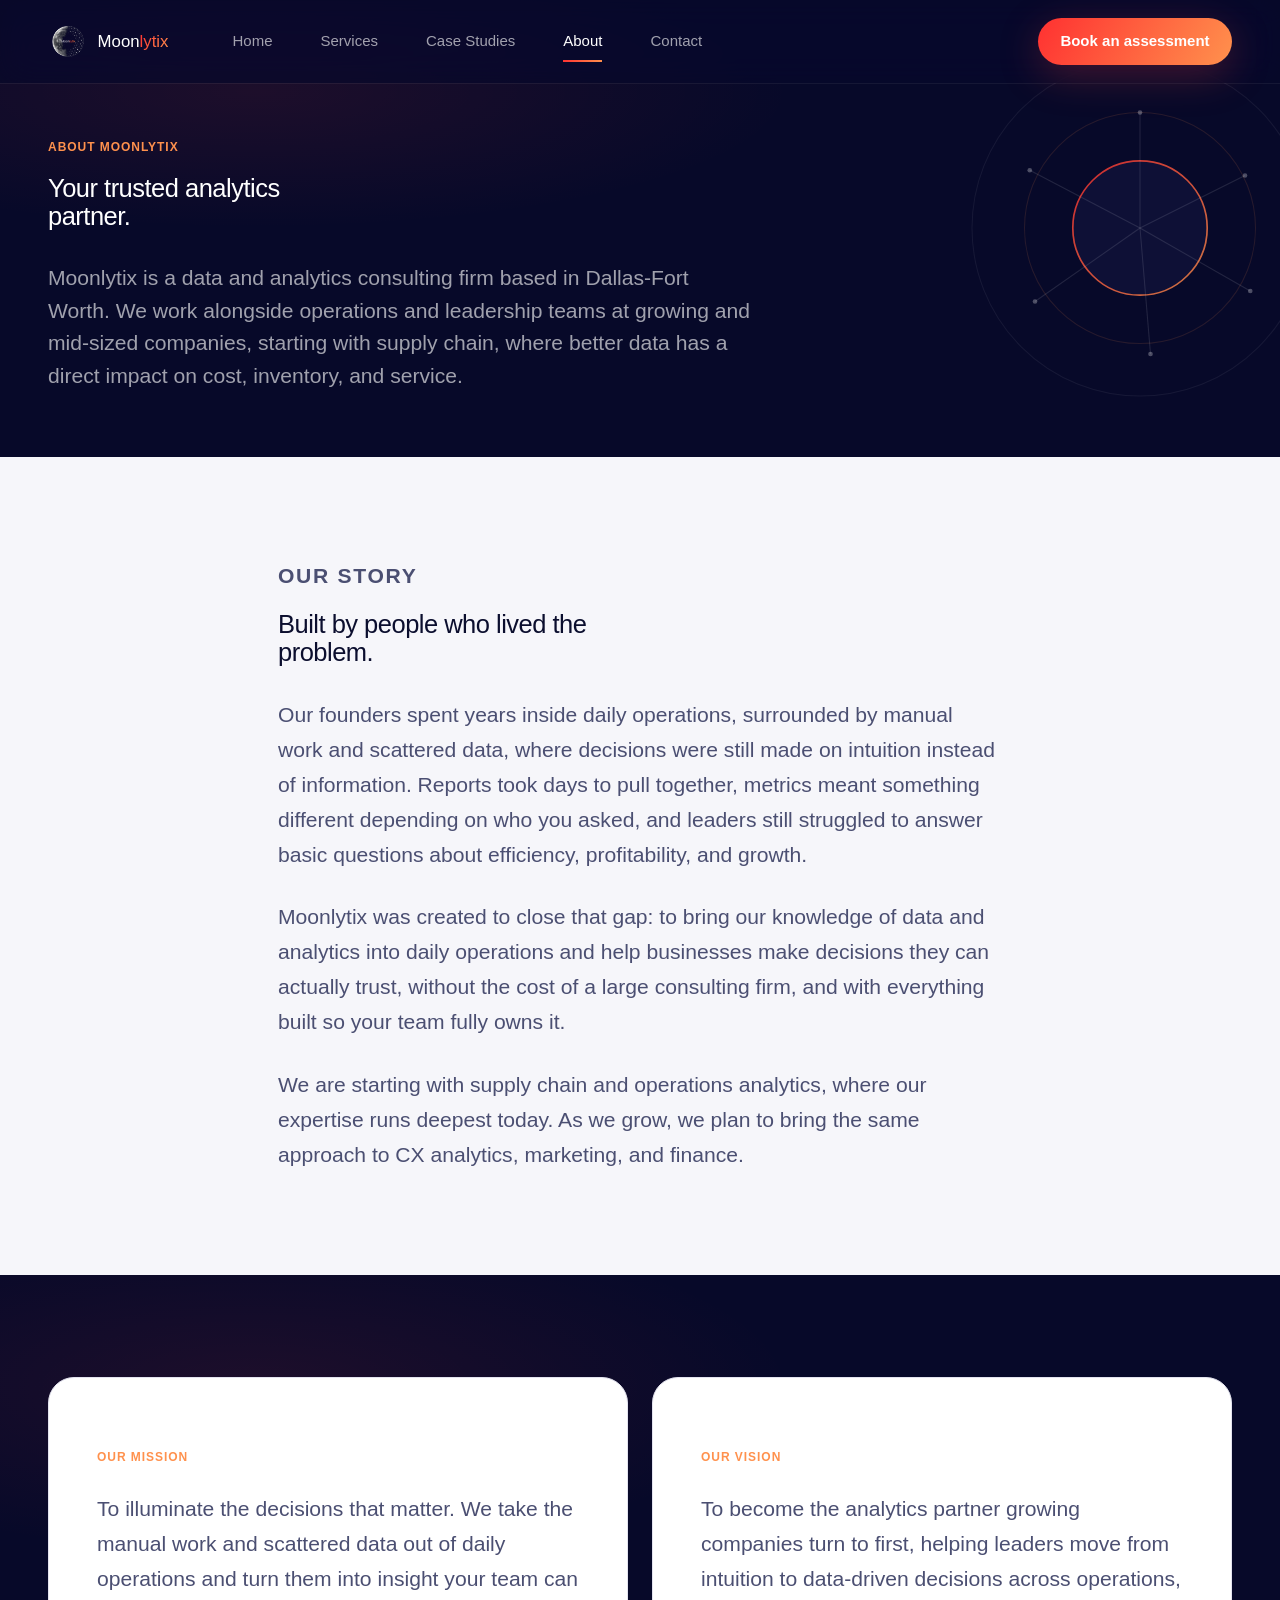
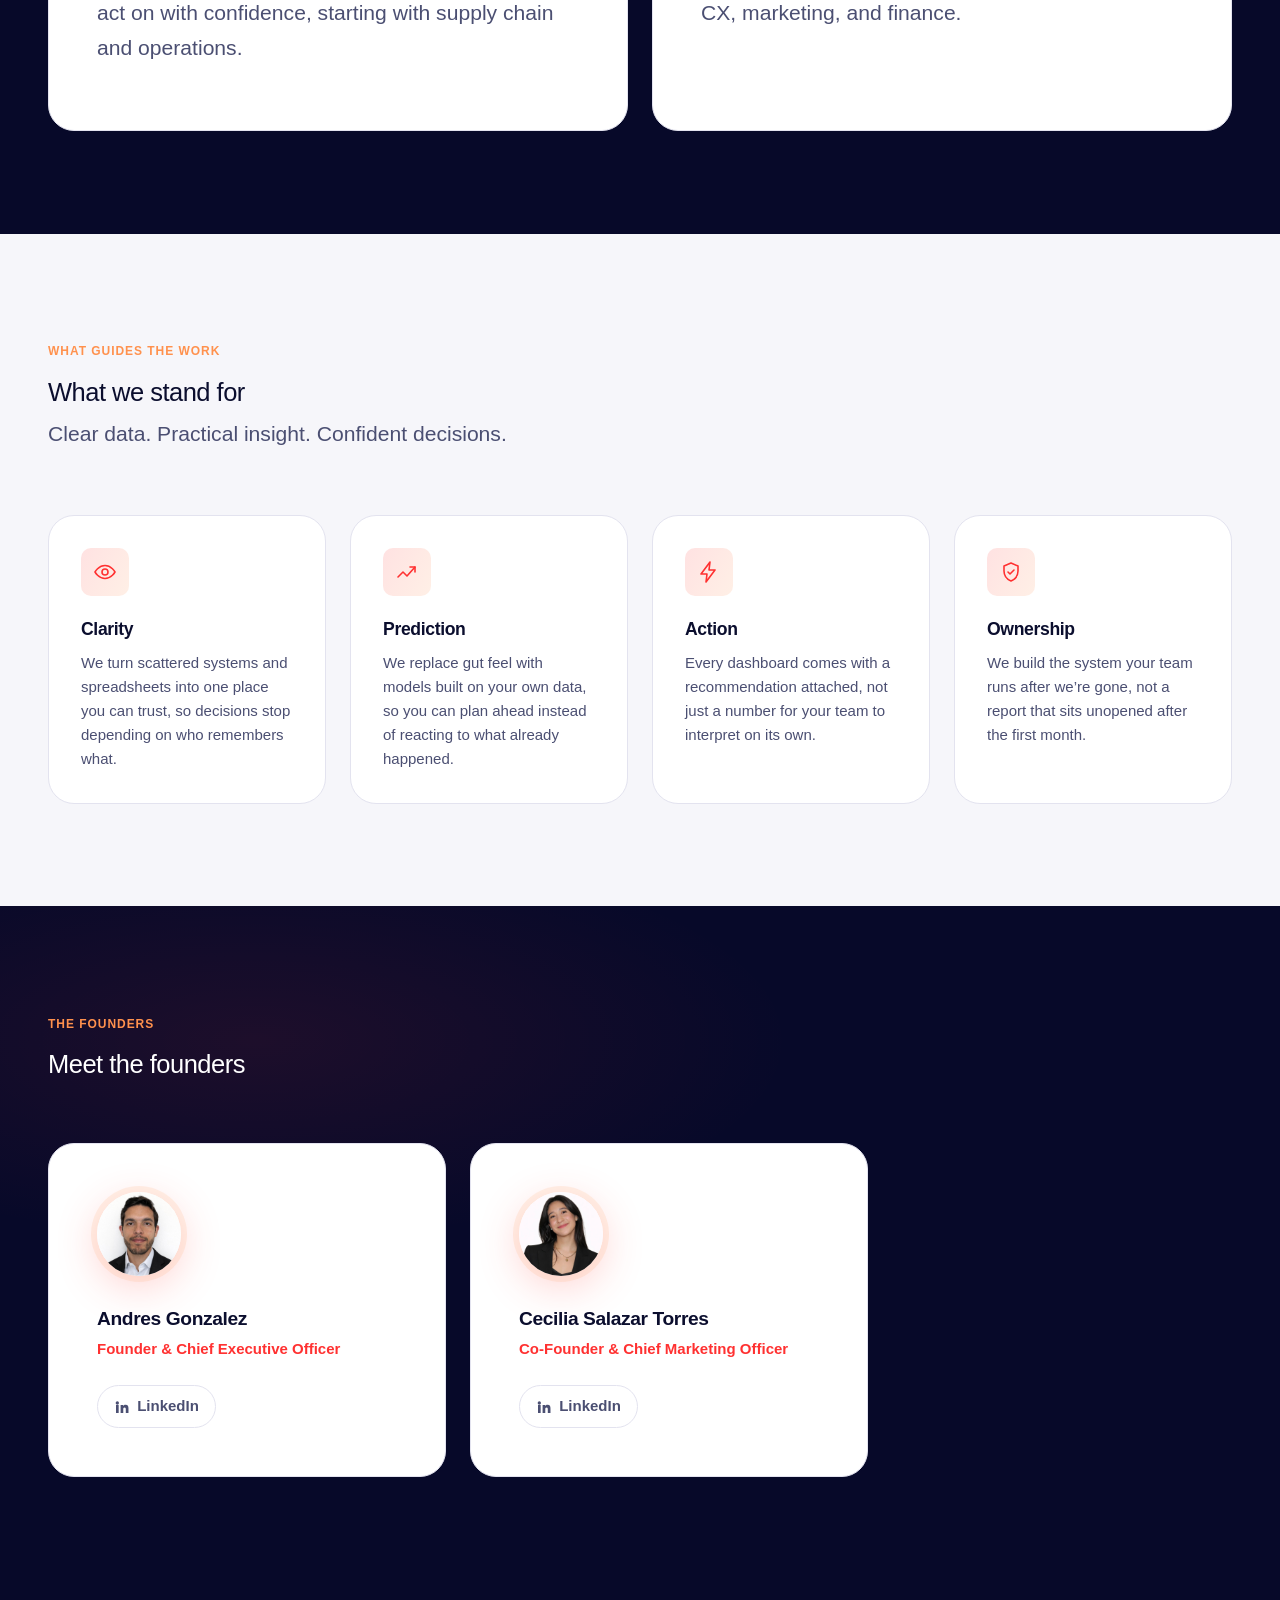
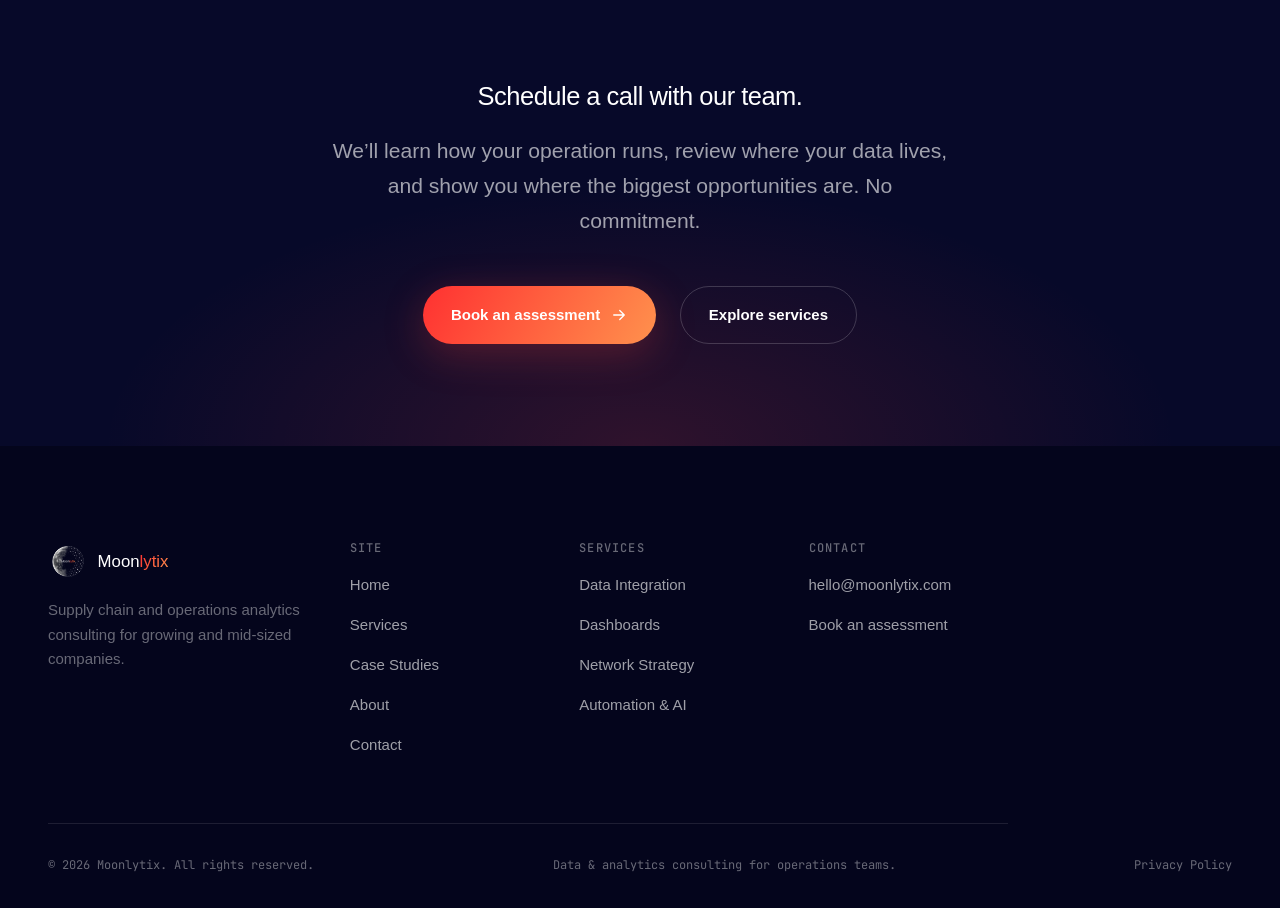
==== about.html @ 762ead24 "Unify the dark-section glow into one shared rule instead of six copies Every dark hero (home, servic" ====
<!doctype html>
<html lang="en">
<head>
<meta charset="UTF-8" />
<meta name="viewport" content="width=device-width, initial-scale=1" />
<title>About — Moonlytix</title>
<meta name="description" content="Moonlytix is a data and analytics consulting firm based in Dallas-Fort Worth, helping growing and mid-sized companies turn operational data into confident decisions." />

<!-- Open Graph / social share preview -->
<meta property="og:type" content="website" />
<meta property="og:site_name" content="Moonlytix" />
<meta property="og:url" content="https://moonlytix.com/about.html" />
<meta property="og:title" content="About — Moonlytix" />
<meta property="og:description" content="Moonlytix is a data and analytics consulting firm based in Dallas-Fort Worth, helping growing and mid-sized companies turn operational data into confident decisions." />
<meta property="og:image" content="https://moonlytix.com/assets/images/social/og-image.png" />
<meta property="og:image:width" content="1200" />
<meta property="og:image:height" content="630" />
<meta name="twitter:card" content="summary_large_image" />
<meta name="twitter:title" content="About — Moonlytix" />
<meta name="twitter:description" content="Moonlytix is a data and analytics consulting firm based in Dallas-Fort Worth, helping growing and mid-sized companies turn operational data into confident decisions." />
<meta name="twitter:image" content="https://moonlytix.com/assets/images/social/og-image.png" />
<link rel="icon" type="image/png" href="assets/images/logo-mark.png" />
<link rel="preconnect" href="https://fonts.googleapis.com" />
<link rel="preconnect" href="https://fonts.gstatic.com" crossorigin />
<link href="https://fonts.googleapis.com/css2?family=Space+Grotesk:wght@500;600;700&family=Inter:wght@400;500;600;700;800&family=JetBrains+Mono:wght@400;500&family=Poppins:wght@400;500;600&display=swap" rel="stylesheet" />
<link rel="stylesheet" href="assets/css/main.css?v=20" />
<link rel="stylesheet" href="assets/css/about.css?v=9" />
</head>
<body>
<a class="skip-link" href="#main">Skip to content</a>

<header class="site-header">
  <div class="container">
    <a href="index.html" class="brand">
      <img src="assets/images/logo-mark-transparent.png" alt="Moonlytix" class="brand__mark" />
      <span class="brand__word">Moon<span class="brand__word-accent">lytix</span></span>
    </a>
    <nav class="nav-links" id="nav-links">
      <a href="index.html">Home</a>
      <a href="services.html">Services</a>
      <a href="case-studies.html">Case Studies</a>
      <a href="about.html" aria-current="page">About</a>
      <a href="contact.html">Contact</a>
    </nav>
    <div class="nav-actions">
      <a href="contact.html" class="btn btn-primary">Book an assessment</a>
    </div>
    <button class="nav-toggle" aria-label="Toggle menu" aria-expanded="false" aria-controls="nav-links">
      <svg class="icon-menu" viewBox="0 0 24 24" fill="none" stroke="currentColor" stroke-width="1.6"><path d="M3 6h18M3 12h18M3 18h18" stroke-linecap="round"/></svg>
      <svg class="icon-close" viewBox="0 0 24 24" fill="none" stroke="currentColor" stroke-width="1.6"><path d="M6 6l12 12M18 6L6 18" stroke-linecap="round"/></svg>
    </button>
  </div>
</header>

<main id="main">

  <!-- 1. INTRO -->
  <section class="about-hero section--dark">
    <div class="container">
      <p class="eyebrow">About Moonlytix</p>
      <h1 data-reveal>Your trusted analytics partner.</h1>
      <p class="lead" data-reveal>Moonlytix is a data and analytics consulting firm based in Dallas-Fort Worth. We work alongside operations and leadership teams at growing and mid-sized companies, starting with supply chain, where better data has a direct impact on cost, inventory, and service.</p>
    </div>
    <div class="about-hero__graphic" aria-hidden="true">
      <svg viewBox="0 0 400 400" fill="none">
        <circle cx="200" cy="200" r="160" stroke="rgba(255,255,255,0.08)"/>
        <circle cx="200" cy="200" r="110" stroke="rgba(255,145,77,0.16)"/>
        <circle class="pulse-ring" cx="200" cy="200" r="60" stroke="#ff914d" stroke-width="1.2"/>
        <circle cx="200" cy="200" r="64" fill="#10123a" stroke="url(#aboutGrad)" stroke-width="1.6"/>
        <g fill="rgba(255,255,255,0.35)">
          <circle cx="200" cy="90" r="2.2"/>
          <circle cx="300" cy="150" r="2.2"/>
          <circle cx="305" cy="260" r="2.2"/>
          <circle cx="210" cy="320" r="2.2"/>
          <circle cx="100" cy="270" r="2.2"/>
          <circle cx="95" cy="145" r="2.2"/>
        </g>
        <g stroke="rgba(255,255,255,0.14)" stroke-width="1">
          <line x1="200" y1="200" x2="200" y2="90"/>
          <line x1="200" y1="200" x2="300" y2="150"/>
          <line x1="200" y1="200" x2="305" y2="260"/>
          <line x1="200" y1="200" x2="210" y2="320"/>
          <line x1="200" y1="200" x2="100" y2="270"/>
          <line x1="200" y1="200" x2="95" y2="145"/>
        </g>
        <defs>
          <linearGradient id="aboutGrad" x1="0" y1="0" x2="1" y2="1">
            <stop offset="0" stop-color="#ff3131"/>
            <stop offset="1" stop-color="#ff914d"/>
          </linearGradient>
        </defs>
      </svg>
    </div>
  </section>

  <!-- 2. OUR STORY -->
  <section class="section">
    <div class="container mission">
      <p class="eyebrow">Our story</p>
      <h2>Built by people who lived the problem.</h2>
      <p data-reveal>Our founders spent years inside daily operations, surrounded by manual work and scattered data, where decisions were still made on intuition instead of information. Reports took days to pull together, metrics meant something different depending on who you asked, and leaders still struggled to answer basic questions about efficiency, profitability, and growth.</p>
      <br />
      <p data-reveal>Moonlytix was created to close that gap: to bring our knowledge of data and analytics into daily operations and help businesses make decisions they can actually trust, without the cost of a large consulting firm, and with everything built so your team fully owns it.</p>
      <br />
      <p data-reveal>We are starting with supply chain and operations analytics, where our expertise runs deepest today. As we grow, we plan to bring the same approach to CX analytics, marketing, and finance.</p>
    </div>
  </section>

  <!-- 3. MISSION & VISION -->
  <section class="section section--dark">
    <div class="container">
      <div class="mv-grid">
        <div class="card mv-card" data-reveal>
          <p class="eyebrow">Our mission</p>
          <p class="mv-card__body">To illuminate the decisions that matter. We take the manual work and scattered data out of daily operations and turn them into insight your team can act on with confidence, starting with supply chain and operations.</p>
        </div>
        <div class="card mv-card" data-reveal>
          <p class="eyebrow">Our vision</p>
          <p class="mv-card__body">To become the analytics partner growing companies turn to first, helping leaders move from intuition to data-driven decisions across operations, CX, marketing, and finance.</p>
        </div>
      </div>
    </div>
  </section>

  <!-- 4. WHAT WE STAND FOR -->
  <section class="section">
    <div class="container">
      <p class="eyebrow">What guides the work</p>
      <h2 style="max-width:20ch">What we stand for</h2>
      <p class="lead" style="margin-top:0.75rem">Clear data. Practical insight. Confident decisions.</p>

      <div class="pillars-grid">
        <div class="card pillar-card" data-reveal>
          <div class="pillar-card__icon">
            <svg viewBox="0 0 24 24" fill="none" stroke="currentColor" stroke-width="1.6"><path d="M2 12s3.5-6.5 10-6.5S22 12 22 12s-3.5 6.5-10 6.5S2 12 2 12Z" stroke-linejoin="round"/><circle cx="12" cy="12" r="3"/></svg>
          </div>
          <h3>Clarity</h3>
          <p>We turn scattered systems and spreadsheets into one place you can trust, so decisions stop depending on who remembers what.</p>
        </div>
        <div class="card pillar-card" data-reveal>
          <div class="pillar-card__icon">
            <svg viewBox="0 0 24 24" fill="none" stroke="currentColor" stroke-width="1.6"><path d="M3 17l5-5 4 4 8-9" stroke-linecap="round" stroke-linejoin="round"/><path d="M15 7h5v5" stroke-linecap="round" stroke-linejoin="round"/></svg>
          </div>
          <h3>Prediction</h3>
          <p>We replace gut feel with models built on your own data, so you can plan ahead instead of reacting to what already happened.</p>
        </div>
        <div class="card pillar-card" data-reveal>
          <div class="pillar-card__icon">
            <svg viewBox="0 0 24 24" fill="none" stroke="currentColor" stroke-width="1.6"><path d="M13 2 4 14h6l-1 8 9-12h-6l1-8Z" stroke-linejoin="round"/></svg>
          </div>
          <h3>Action</h3>
          <p>Every dashboard comes with a recommendation attached, not just a number for your team to interpret on its own.</p>
        </div>
        <div class="card pillar-card" data-reveal>
          <div class="pillar-card__icon">
            <svg viewBox="0 0 24 24" fill="none" stroke="currentColor" stroke-width="1.6"><path d="M12 3l7 3v5c0 5-3.5 8.5-7 10-3.5-1.5-7-5-7-10V6l7-3Z" stroke-linejoin="round"/><path d="M9 12l2 2 4-4" stroke-linecap="round" stroke-linejoin="round"/></svg>
          </div>
          <h3>Ownership</h3>
          <p>We build the system your team runs after we&rsquo;re gone, not a report that sits unopened after the first month.</p>
        </div>
      </div>
    </div>
  </section>

  <!-- 6. MEET THE TEAM -->
  <section class="section section--dark">
    <div class="container">
      <p class="eyebrow">The founders</p>
      <h2 style="max-width:20ch">Meet the founders</h2>

      <div class="team-grid">
        <div class="card team-card" data-reveal>
          <img class="team-card__avatar" src="assets/images/team/andres-gonzalez.jpg" alt="Andres Gonzalez, Founder &amp; CEO of Moonlytix" width="84" height="84" loading="lazy" />
          <h3>Andres Gonzalez</h3>
          <p class="team-card__title">Founder &amp; Chief Executive Officer</p>
          <a class="team-card__linkedin" href="https://www.linkedin.com/in/andres-gonzalez-093b44185/?isSelfProfile=true" target="_blank" rel="noopener noreferrer" aria-label="Andres Gonzalez on LinkedIn">
            <svg viewBox="0 0 24 24" fill="currentColor" aria-hidden="true"><path d="M4.98 3.5a2.5 2.5 0 1 1 0 5 2.5 2.5 0 0 1 0-5ZM3 9h4v12H3V9Zm7 0h3.6v1.64h.05c.5-.95 1.73-1.95 3.56-1.95 3.8 0 4.5 2.5 4.5 5.77V21h-4v-5.32c0-1.27-.02-2.9-1.77-2.9-1.77 0-2.04 1.38-2.04 2.81V21h-4V9Z"/></svg>
            LinkedIn
          </a>
        </div>
        <div class="card team-card" data-reveal>
          <img class="team-card__avatar" src="assets/images/team/cecilia-salazar-torres.jpg" alt="Cecilia Salazar Torres, Co-Founder &amp; CMO of Moonlytix" width="84" height="84" loading="lazy" />
          <h3>Cecilia Salazar Torres</h3>
          <p class="team-card__title">Co-Founder &amp; Chief Marketing Officer</p>
          <a class="team-card__linkedin" href="https://www.linkedin.com/in/cecilia-salazar/" target="_blank" rel="noopener noreferrer" aria-label="Cecilia Salazar Torres on LinkedIn">
            <svg viewBox="0 0 24 24" fill="currentColor" aria-hidden="true"><path d="M4.98 3.5a2.5 2.5 0 1 1 0 5 2.5 2.5 0 0 1 0-5ZM3 9h4v12H3V9Zm7 0h3.6v1.64h.05c.5-.95 1.73-1.95 3.56-1.95 3.8 0 4.5 2.5 4.5 5.77V21h-4v-5.32c0-1.27-.02-2.9-1.77-2.9-1.77 0-2.04 1.38-2.04 2.81V21h-4V9Z"/></svg>
            LinkedIn
          </a>
        </div>
      </div>
    </div>
  </section>

  <!-- 7. CLOSING CTA -->
  <section class="section cta-band">
    <div class="container text-center">
      <h2>Schedule a call with our team.</h2>
      <p>We&rsquo;ll learn how your operation runs, review where your data lives, and show you where the biggest opportunities are. No commitment.</p>
      <div class="btn-group">
        <a href="contact.html" class="btn btn-primary">
          Book an assessment
          <svg viewBox="0 0 24 24" fill="none" stroke="currentColor" stroke-width="1.8"><path d="M5 12h14M13 6l6 6-6 6" stroke-linecap="round" stroke-linejoin="round"/></svg>
        </a>
        <a href="services.html" class="btn btn-secondary">Explore services</a>
      </div>
    </div>
  </section>

</main>

<footer class="site-footer">
  <div class="container">
    <div class="footer-grid">
      <div class="footer-brand">
        <a href="index.html" class="brand">
          <img src="assets/images/logo-mark-transparent.png" alt="Moonlytix" class="brand__mark" />
          <span class="brand__word">Moon<span class="brand__word-accent">lytix</span></span>
        </a>
        <p>Supply chain and operations analytics consulting for growing and mid-sized companies.</p>
      </div>
      <div class="footer-col">
        <h4>Site</h4>
        <ul>
          <li><a href="index.html">Home</a></li>
          <li><a href="services.html">Services</a></li>
          <li><a href="case-studies.html">Case Studies</a></li>
          <li><a href="about.html">About</a></li>
          <li><a href="contact.html">Contact</a></li>
        </ul>
      </div>
      <div class="footer-col">
        <h4>Services</h4>
        <ul>
          <li><a href="services.html#data-integration">Data Integration</a></li>
          <li><a href="services.html#visualization">Dashboards</a></li>
          <li><a href="services.html#network-optimization">Network Strategy</a></li>
          <li><a href="services.html#rpa">Automation &amp; AI</a></li>
        </ul>
      </div>
      <div class="footer-col">
        <h4>Contact</h4>
        <ul>
          <li><a href="mailto:hello@moonlytix.com">hello@moonlytix.com</a></li>
          <li><a href="contact.html">Book an assessment</a></li>
        </ul>
      </div>
    </div>
    <div class="footer-bottom">
      <span>&copy; <span id="year">2026</span> Moonlytix. All rights reserved.</span>
      <span>Data &amp; analytics consulting for operations teams.</span>
      <span><a href="privacy.html">Privacy Policy</a></span>
    </div>
  </div>
</footer>

<script src="assets/js/main.js?v=2"></script>
</body>
</html>
---- assets/css/main.css ----
/* ==========================================================================
   MOONLYTIX — Shared Foundation
   Tokens, reset, base typography, and reusable components.
   Design language: "the terminator line" — the boundary between raw,
   unstructured operational data (cratered, granular, dark) and the
   structured clarity Moonlytix builds from it (connected mesh, ember light).
   ========================================================================== */

/* ---------- Fonts ---------- */

/* ---------- Tokens ---------- */
:root {
  /* Color — brand */
  --void: #070929;
  --void-deep: #04051c;
  --void-raised: #10123a;
  --void-raised-2: #161a4a;
  --paper: #f6f6fa;
  --paper-raised: #ffffff;
  --ink: #0b0e2e;
  --ink-soft: #4b4f72;
  --mist: #8286ac;
  --line-light: #e3e3ef;
  --line-dark: rgba(255, 255, 255, 0.1);
  --line-dark-strong: rgba(255, 255, 255, 0.18);
  --white: #ffffff;
  --ember-red: #ff3131;
  --ember-orange: #ff914d;
  --ember-gradient: linear-gradient(120deg, #ff3131 0%, #ff914d 100%);
  --ember-gradient-soft: linear-gradient(120deg, rgba(255, 49, 49, 0.14) 0%, rgba(255, 145, 77, 0.14) 100%);
  --text-on-dark: rgba(255, 255, 255, 0.92);
  --text-on-dark-soft: rgba(255, 255, 255, 0.62);
  --text-on-dark-mist: rgba(255, 255, 255, 0.4);

  /* Type */
  --font-display: 'Segoe UI', Roboto, 'Helvetica Neue', Arial, 'Space Grotesk', 'Inter', sans-serif;
  --font-body: 'Segoe UI', Roboto, 'Helvetica Neue', Arial, 'Inter', sans-serif;
  --font-mono: 'JetBrains Mono', 'SFMono-Regular', Consolas, monospace;
  --font-brand: 'Segoe UI', Roboto, 'Helvetica Neue', Arial, 'Poppins', 'Inter', sans-serif;

  --fs-hero: clamp(2.5rem, 2.2vw + 1.25rem, 4rem);
  --fs-h1: clamp(2.25rem, 2.6vw + 1.3rem, 3.5rem);
  --fs-h2: clamp(1.75rem, 1.6vw + 1.2rem, 2.5rem);
  --fs-h3: clamp(1.3rem, 0.6vw + 1.05rem, 1.5rem);
  --fs-lead: clamp(1.125rem, 0.4vw + 1rem, 1.375rem);
  --fs-body: 1.0625rem;
  --fs-small: 0.9375rem;
  --fs-micro: 0.75rem;

  /* Spacing (8px rhythm, generous for a premium marketing site) */
  --sp-1: 0.5rem;
  --sp-2: 0.75rem;
  --sp-3: 1rem;
  --sp-4: 1.5rem;
  --sp-5: 2rem;
  --sp-6: 3rem;
  --sp-7: 4rem;
  --sp-8: 6rem;
  --sp-9: 8rem;
  --section-pad: clamp(4.5rem, 8vw, 8rem);

  /* Layout */
  --container: 1280px;
  --container-narrow: 820px;
  --radius-sm: 10px;
  --radius-md: 16px;
  --radius-lg: 26px;
  --radius-full: 999px;

  /* Elevation */
  --shadow-light-sm: 0 2px 10px rgba(11, 14, 46, 0.06);
  --shadow-light-md: 0 12px 32px rgba(11, 14, 46, 0.09);
  --shadow-light-lg: 0 24px 60px rgba(11, 14, 46, 0.14);
  --shadow-dark-md: 0 20px 50px rgba(2, 3, 15, 0.5);
  --shadow-ember: 0 10px 40px rgba(255, 66, 61, 0.25);

  /* Motion */
  --ease-out: cubic-bezier(0.16, 1, 0.3, 1);
  --ease-in-out: cubic-bezier(0.65, 0, 0.35, 1);
  --dur-fast: 180ms;
  --dur-med: 320ms;
  --dur-slow: 600ms;

  --nav-h: 84px;
}

/* ---------- Reset ---------- */
*,
*::before,
*::after {
  box-sizing: border-box;
}

* {
  margin: 0;
}

html {
  scroll-behavior: smooth;
  -webkit-text-size-adjust: 100%;
}

@media (prefers-reduced-motion: reduce) {
  html {
    scroll-behavior: auto;
  }
  *,
  *::before,
  *::after {
    animation-duration: 0.01ms !important;
    animation-iteration-count: 1 !important;
    transition-duration: 0.01ms !important;
    scroll-behavior: auto !important;
  }
}

body {
  font-family: var(--font-body);
  font-size: var(--fs-body);
  line-height: 1.65;
  color: var(--ink);
  background: var(--paper);
  min-height: 100dvh;
  text-rendering: optimizeLegibility;
  -webkit-font-smoothing: antialiased;
  overflow-x: hidden;
}

img,
picture,
svg,
canvas {
  display: block;
  max-width: 100%;
}

a {
  color: inherit;
  text-decoration: none;
}

ul,
ol {
  list-style: none;
  padding: 0;
}

button,
input,
textarea,
select {
  font: inherit;
  color: inherit;
}

button {
  cursor: pointer;
  background: none;
  border: none;
}

h1,
h2,
h3,
h4 {
  font-family: var(--font-display);
  font-weight: 500;
  line-height: 1.1;
  letter-spacing: -0.02em;
  color: var(--ink);
}

:focus-visible {
  outline: 2px solid var(--ember-orange);
  outline-offset: 3px;
  border-radius: 4px;
}

::selection {
  background: var(--ember-red);
  color: var(--white);
}

/* ---------- Layout helpers ---------- */
.container {
  width: 100%;
  max-width: var(--container);
  margin-inline: auto;
  padding-inline: clamp(1.5rem, 4vw, 3rem);
}

.container--narrow {
  max-width: var(--container-narrow);
}

.section {
  padding-block: var(--section-pad);
  position: relative;
}

.section--tight {
  padding-block: calc(var(--section-pad) * 0.6);
}

.section--dark {
  /* One glow, defined once, so every dark section site-wide (hero or
     not) looks the same instead of each page carrying its own
     slightly-different position/size/color copy of it. */
  background: radial-gradient(ellipse 70% 50% at 20% 20%, rgba(255, 66, 61, 0.09), transparent 60%), var(--void);
  color: var(--text-on-dark);
}

.section--dark h1,
.section--dark h2,
.section--dark h3,
.section--dark h4 {
  color: var(--white);
}

.section--void-deep {
  background: var(--void-deep);
}

.eyebrow {
  display: inline-flex;
  align-items: center;
  font-family: var(--font-body);
  font-size: var(--fs-micro);
  letter-spacing: 0.08em;
  text-transform: uppercase;
  color: var(--ember-orange);
  font-weight: 600;
  margin-bottom: var(--sp-3);
}

.lead {
  font-size: var(--fs-lead);
  line-height: 1.55;
  color: var(--ink-soft);
  max-width: 46ch;
}

.section--dark .lead {
  color: var(--text-on-dark-soft);
}

.ember-text {
  background: var(--ember-gradient);
  -webkit-background-clip: text;
  background-clip: text;
  color: transparent;
  font-weight: 600;
}

.text-center {
  text-align: center;
  margin-inline: auto;
}

.visually-hidden {
  position: absolute;
  width: 1px;
  height: 1px;
  overflow: hidden;
  clip: rect(0 0 0 0);
  white-space: nowrap;
}

.skip-link {
  position: absolute;
  top: -60px;
  left: var(--sp-4);
  background: var(--ember-red);
  color: var(--white);
  padding: 0.75rem 1.25rem;
  border-radius: var(--radius-sm);
  z-index: 1000;
  transition: top var(--dur-fast) var(--ease-out);
  font-family: var(--font-mono);
  font-size: var(--fs-small);
}

.skip-link:focus {
  top: var(--sp-3);
}

/* ---------- Grid utilities ---------- */
.grid {
  display: grid;
  gap: var(--sp-5);
}

.grid-2 {
  grid-template-columns: repeat(2, 1fr);
}

.grid-3 {
  grid-template-columns: repeat(3, 1fr);
}

@media (max-width: 900px) {
  .grid-2,
  .grid-3 {
    grid-template-columns: 1fr;
  }
}

/* ---------- Buttons ---------- */
.btn {
  display: inline-flex;
  align-items: center;
  justify-content: center;
  gap: 0.6rem;
  font-family: var(--font-body);
  font-weight: 600;
  font-size: var(--fs-small);
  padding: 0.95rem 1.75rem;
  border-radius: var(--radius-full);
  transition: transform var(--dur-fast) var(--ease-out), box-shadow var(--dur-fast) var(--ease-out),
    background var(--dur-fast) var(--ease-out), border-color var(--dur-fast) var(--ease-out), color var(--dur-fast) var(--ease-out);
  white-space: nowrap;
  min-height: 44px;
}

.btn svg {
  width: 18px;
  height: 18px;
  transition: transform var(--dur-med) var(--ease-out);
}

.btn:hover svg {
  transform: translateX(3px);
}

.btn-primary {
  background: var(--ember-gradient);
  color: var(--white);
  box-shadow: var(--shadow-ember);
}

.btn-primary:hover {
  transform: translateY(-2px);
  box-shadow: 0 16px 46px rgba(255, 66, 61, 0.36);
}

.btn-secondary {
  background: transparent;
  color: var(--ink);
  border: 1px solid var(--line-light);
}

.section--dark .btn-secondary {
  color: var(--white);
  border-color: var(--line-dark-strong);
}

.btn-secondary:hover {
  border-color: var(--ember-orange);
  background: rgba(255, 145, 77, 0.08);
  color: var(--ember-orange);
}

.btn-ghost {
  background: none;
  color: var(--ink);
  padding-inline: 0.25rem;
  border-bottom: 1px solid var(--line-light);
  border-radius: 0;
}

.section--dark .btn-ghost {
  color: var(--white);
  border-color: var(--line-dark-strong);
}

.btn-ghost:hover {
  border-color: var(--ember-red);
  color: var(--ember-red);
}

/* ---------- Navigation ---------- */
/* Note: the blur lives on ::before, not .site-header itself, so that
   .site-header never gains `filter`/`backdrop-filter` — either would make it
   the containing block for its position:fixed descendant (.nav-links on
   mobile), sizing that panel to the 84px header bar instead of the viewport. */
.site-header {
  position: fixed;
  top: 0;
  left: 0;
  right: 0;
  z-index: 100;
  height: var(--nav-h);
  display: flex;
  align-items: center;
  border-bottom: 1px solid rgba(255, 255, 255, 0.06);
  transition: border-color var(--dur-med) var(--ease-out);
}

.site-header::before {
  content: '';
  position: absolute;
  inset: 0;
  z-index: -1;
  background: rgba(7, 9, 41, 0.72);
  backdrop-filter: blur(16px) saturate(140%);
  -webkit-backdrop-filter: blur(16px) saturate(140%);
  transition: background var(--dur-med) var(--ease-out);
}

.site-header.is-scrolled::before {
  background: rgba(7, 9, 41, 0.92);
}

.site-header.is-scrolled {
  border-bottom-color: var(--line-dark);
}

.site-header .container {
  display: flex;
  align-items: center;
  gap: var(--sp-7);
}

.brand {
  display: flex;
  align-items: center;
  gap: 0.6rem;
  font-family: var(--font-brand);
  font-weight: 500;
  font-size: 1.05rem;
  color: var(--white);
  letter-spacing: 0;
  flex-shrink: 0;
}

.brand__mark {
  width: 40px;
  height: 40px;
  border-radius: 50%;
  object-fit: cover;
  flex-shrink: 0;
}

.brand__word-accent {
  background: var(--ember-gradient);
  -webkit-background-clip: text;
  background-clip: text;
  color: transparent;
}

.nav-links {
  display: flex;
  align-items: center;
  gap: var(--sp-6);
}

.nav-links a {
  font-size: var(--fs-small);
  font-weight: 500;
  color: var(--text-on-dark-soft);
  position: relative;
  padding-block: 0.4rem;
  transition: color var(--dur-fast) var(--ease-out);
}

.nav-links a::after {
  content: '';
  position: absolute;
  left: 0;
  right: 0;
  bottom: -2px;
  height: 2px;
  background: var(--ember-gradient);
  transform: scaleX(0);
  transform-origin: left;
  transition: transform var(--dur-med) var(--ease-out);
}

.nav-links a:hover,
.nav-links a[aria-current='page'] {
  color: var(--white);
}

.nav-links a:hover::after,
.nav-links a[aria-current='page']::after {
  transform: scaleX(1);
}

.nav-actions {
  display: flex;
  align-items: center;
  gap: var(--sp-3);
  margin-left: auto;
}

.nav-actions .btn-primary {
  padding: 0.7rem 1.4rem;
}

.nav-toggle {
  display: none;
  width: 44px;
  height: 44px;
  align-items: center;
  justify-content: center;
  color: var(--white);
  z-index: 110;
}

.nav-toggle svg {
  width: 24px;
  height: 24px;
}

.icon-close {
  display: none;
}

.nav-open .icon-menu {
  display: none;
}

.nav-open .icon-close {
  display: block;
}

@media (max-width: 900px) {
  .nav-links {
    position: fixed;
    inset: 0;
    top: var(--nav-h);
    background: var(--void);
    flex-direction: column;
    justify-content: flex-start;
    align-items: flex-start;
    padding: var(--sp-7) var(--sp-5);
    gap: var(--sp-5);
    transform: translateX(100%);
    transition: transform var(--dur-med) var(--ease-in-out);
    overflow-y: auto;
  }

  .nav-links a {
    font-size: 1.5rem;
    font-family: var(--font-display);
    font-weight: 500;
  }

  .nav-open .nav-links {
    transform: translateX(0);
  }

  .nav-actions .btn-primary {
    display: none;
  }

  .nav-toggle {
    display: inline-flex;
  }
}

/* ---------- Footer ---------- */
.site-footer {
  background: var(--void-deep);
  color: var(--text-on-dark-soft);
  padding-block: var(--sp-8) var(--sp-5);
  position: relative;
  overflow: hidden;
}

.footer-grid {
  display: grid;
  grid-template-columns: 1.4fr 1fr 1fr 1.1fr;
  max-width: 960px;
  gap: var(--sp-6);
  padding-bottom: var(--sp-7);
  border-bottom: 1px solid var(--line-dark);
}

.footer-brand p {
  margin-top: var(--sp-3);
  max-width: 32ch;
  color: var(--text-on-dark-mist);
  font-size: var(--fs-small);
}

.footer-col h4 {
  font-family: var(--font-mono);
  font-size: var(--fs-micro);
  letter-spacing: 0.1em;
  text-transform: uppercase;
  color: var(--text-on-dark-mist);
  font-weight: 500;
  margin-bottom: var(--sp-3);
}

.footer-col ul {
  display: flex;
  flex-direction: column;
  gap: 0.75rem;
}

.footer-col a {
  font-size: var(--fs-small);
  color: var(--text-on-dark-soft);
  transition: color var(--dur-fast) var(--ease-out);
}

.footer-col a:hover {
  color: var(--ember-orange);
}

.footer-bottom {
  display: flex;
  align-items: center;
  justify-content: space-between;
  padding-top: var(--sp-5);
  font-size: var(--fs-micro);
  color: var(--text-on-dark-mist);
  font-family: var(--font-mono);
  flex-wrap: wrap;
  gap: var(--sp-3);
}

.footer-bottom a:hover {
  color: var(--ember-orange);
}

@media (max-width: 900px) {
  .footer-grid {
    grid-template-columns: 1fr 1fr;
  }
  .footer-brand {
    grid-column: 1 / -1;
  }
}

@media (max-width: 560px) {
  .footer-grid {
    grid-template-columns: 1fr;
  }
}

/* ---------- Cards ---------- */
.card {
  background: var(--paper-raised);
  border: 1px solid var(--line-light);
  border-radius: var(--radius-lg);
  padding: var(--sp-5);
  position: relative;
  overflow: hidden;
  transition: transform var(--dur-med) var(--ease-out), box-shadow var(--dur-med) var(--ease-out), border-color var(--dur-med) var(--ease-out);
}

.card:hover {
  transform: translateY(-4px);
  box-shadow: var(--shadow-light-lg);
  border-color: transparent;
}

.card::before {
  content: '';
  position: absolute;
  top: 0;
  left: -100%;
  width: 100%;
  height: 2px;
  background: var(--ember-gradient);
  transition: left var(--dur-slow) var(--ease-out);
}

.card:hover::before {
  left: 0;
}

.card--dark {
  background: var(--void-raised);
  border-color: var(--line-dark);
}

.card--dark:hover {
  box-shadow: var(--shadow-dark-md);
}

/* ---------- Terminator divider ---------- */
.terminator {
  position: relative;
  height: 1px;
  width: 100%;
}

.terminator svg {
  position: absolute;
  top: -1px;
  left: 0;
  width: 100%;
  height: auto;
  display: block;
}

/* ---------- Scroll reveal ---------- */
[data-reveal] {
  opacity: 0;
  transform: translateY(28px);
  transition: opacity var(--dur-slow) var(--ease-out), transform var(--dur-slow) var(--ease-out);
}

[data-reveal].is-visible {
  opacity: 1;
  transform: translateY(0);
}

[data-reveal-group] > * {
  transition-delay: calc(var(--i, 0) * 70ms);
}

@media (prefers-reduced-motion: reduce) {
  [data-reveal] {
    opacity: 1;
    transform: none;
  }
}

/* ---------- CTA band (shared across pages) ---------- */
.cta-band {
  position: relative;
  text-align: center;
  overflow: hidden;
  background: var(--void);
}

.cta-band::before {
  content: '';
  position: absolute;
  inset: 0;
  background: radial-gradient(ellipse 60% 80% at 50% 100%, rgba(255, 66, 61, 0.16), transparent 70%);
  pointer-events: none;
}

.cta-band .container {
  position: relative;
  max-width: 720px;
}

.cta-band h2 {
  color: var(--white);
  margin-bottom: var(--sp-4);
}

.cta-band p {
  color: var(--text-on-dark-soft);
  font-size: var(--fs-lead);
  margin-bottom: var(--sp-6);
}

.cta-band .btn-group {
  display: flex;
  justify-content: center;
  gap: var(--sp-4);
  flex-wrap: wrap;
}

.cta-band .btn-secondary {
  color: var(--white);
  border-color: var(--line-dark-strong);
}

/* ---------- Illustration motion ---------- */
@keyframes pulseRing {
  0% {
    transform: scale(0.6);
    opacity: 0.55;
  }
  100% {
    transform: scale(1.8);
    opacity: 0;
  }
}

.pulse-ring {
  transform-origin: center;
  transform-box: fill-box;
  animation: pulseRing 2.6s var(--ease-out) infinite;
}

.pulse-ring--delay {
  animation-delay: 1.3s;
}

@keyframes dashFlow {
  to {
    stroke-dashoffset: -24;
  }
}

.flow-line {
  animation: dashFlow 1.8s linear infinite;
}

/* ---------- Stat / mono figures ---------- */
.stat-figure {
  font-family: var(--font-mono);
  font-weight: 500;
  font-variant-numeric: tabular-nums;
}

/* ---------- Form elements (shared) ---------- */
.field {
  display: flex;
  flex-direction: column;
  gap: 0.55rem;
  margin-bottom: var(--sp-4);
}

.field label {
  font-size: var(--fs-small);
  font-weight: 600;
  color: var(--ink);
}

.field .hint {
  font-size: var(--fs-micro);
  color: var(--mist);
}

.field input,
.field textarea,
.field select {
  background: var(--paper-raised);
  border: 1.5px solid var(--line-light);
  border-radius: var(--radius-sm);
  padding: 0.9rem 1rem;
  font-size: var(--fs-body);
  color: var(--ink);
  transition: border-color var(--dur-fast) var(--ease-out), box-shadow var(--dur-fast) var(--ease-out);
  min-height: 44px;
}

.field textarea {
  resize: vertical;
  min-height: 140px;
}

.field input:focus,
.field textarea:focus,
.field select:focus {
  border-color: var(--ember-orange);
  outline: none;
  box-shadow: 0 0 0 4px rgba(255, 145, 77, 0.15);
}

.field input:invalid[data-touched='true'],
.field textarea:invalid[data-touched='true'] {
  border-color: var(--ember-red);
}

.field .error-msg {
  font-size: var(--fs-micro);
  color: var(--ember-red);
  display: none;
}

.field[data-error='true'] .error-msg {
  display: block;
}

.field[data-error='true'] input,
.field[data-error='true'] textarea {
  border-color: var(--ember-red);
}

.required-mark {
  color: var(--ember-red);
}

.optional-mark {
  color: var(--mist);
  font-weight: 500;
}
---- assets/css/about.css ----
/* ==========================================================================
   About page
   ========================================================================== */

.about-hero {
  position: relative;
  overflow: hidden;
  padding-top: calc(var(--nav-h) + var(--sp-6));
  padding-bottom: var(--sp-7);
}

.about-hero .container {
  position: relative;
  z-index: 1;
}

.about-hero h1 {
  color: var(--white);
  max-width: 22ch;
  margin-bottom: var(--sp-5);
}

.about-hero .lead {
  max-width: 60ch;
  font-size: var(--fs-lead);
}

.about-hero__graphic {
  position: absolute;
  top: 50%;
  right: -70px;
  transform: translateY(-50%);
  width: 420px;
  height: 420px;
  opacity: 0.8;
  pointer-events: none;
}

@media (max-width: 1100px) {
  .about-hero__graphic {
    display: none;
  }
}

/* ---------- Mission & vision ---------- */
.mv-grid {
  display: grid;
  grid-template-columns: repeat(2, 1fr);
  gap: var(--sp-4);
}

.mv-card {
  padding: var(--sp-7) var(--sp-6);
}

.mv-card .eyebrow {
  margin-bottom: var(--sp-4);
}

.mv-card__body {
  color: var(--ink-soft);
  font-size: var(--fs-lead);
  line-height: 1.65;
}

@media (max-width: 800px) {
  .mv-grid {
    grid-template-columns: 1fr;
  }
}

/* ---------- What we stand for ---------- */
.pillars-grid {
  margin-top: var(--sp-7);
  display: grid;
  grid-template-columns: repeat(4, 1fr);
  gap: var(--sp-4);
}

.pillar-card {
  padding: var(--sp-5);
}

.pillar-card__icon {
  width: 48px;
  height: 48px;
  display: flex;
  align-items: center;
  justify-content: center;
  border-radius: var(--radius-sm);
  background: var(--ember-gradient-soft);
  color: var(--ember-red);
  margin-bottom: var(--sp-4);
}

.pillar-card__icon svg {
  width: 24px;
  height: 24px;
}

.pillar-card h3 {
  font-family: var(--font-body);
  font-size: 1.1rem;
  font-weight: 700;
  color: var(--ink);
  margin-bottom: var(--sp-2);
}

.pillar-card p {
  color: var(--ink-soft);
  font-size: var(--fs-small);
  line-height: 1.6;
}

@media (max-width: 900px) {
  .pillars-grid {
    grid-template-columns: 1fr 1fr;
  }
}

@media (max-width: 560px) {
  .pillars-grid {
    grid-template-columns: 1fr;
  }
}

/* ---------- Team ---------- */
.team-grid {
  margin-top: var(--sp-7);
  display: grid;
  grid-template-columns: repeat(2, 1fr);
  gap: var(--sp-4);
  max-width: 820px;
}

.team-card {
  padding: var(--sp-6);
  text-align: left;
  position: relative;
  overflow: hidden;
}

.team-card::before {
  content: '';
  position: absolute;
  inset: 0;
  background-image: radial-gradient(rgba(11, 14, 46, 0.05) 1px, transparent 1px);
  background-size: 16px 16px;
  -webkit-mask-image: radial-gradient(ellipse 70% 60% at 20% 15%, black, transparent 70%);
  mask-image: radial-gradient(ellipse 70% 60% at 20% 15%, black, transparent 70%);
  pointer-events: none;
}

.team-card__avatar {
  position: relative;
  width: 84px;
  height: 84px;
  border-radius: 50%;
  object-fit: cover;
  display: block;
  margin-bottom: var(--sp-5);
  box-shadow: 0 0 0 6px rgba(255, 145, 77, 0.12), var(--shadow-ember);
}

.team-card h3 {
  font-family: var(--font-body);
  font-size: 1.2rem;
  font-weight: 700;
  color: var(--ink);
  margin-bottom: var(--sp-1);
}

.team-card__title {
  color: var(--ember-red);
  font-size: var(--fs-small);
  font-weight: 600;
  margin-bottom: var(--sp-4);
}

.team-card__linkedin {
  position: relative;
  display: inline-flex;
  align-items: center;
  gap: 0.45rem;
  padding: 0.5rem 1rem;
  border-radius: var(--radius-full);
  border: 1px solid var(--line-light);
  color: var(--ink-soft);
  font-family: var(--font-body);
  font-size: var(--fs-small);
  font-weight: 600;
  transition: border-color var(--dur-fast) var(--ease-out), color var(--dur-fast) var(--ease-out),
    background var(--dur-fast) var(--ease-out);
}

.team-card__linkedin svg {
  width: 16px;
  height: 16px;
}

.team-card__linkedin:hover {
  border-color: var(--ember-orange);
  background: var(--ember-gradient-soft);
  color: var(--ember-red);
}

@media (max-width: 700px) {
  .team-grid {
    grid-template-columns: 1fr;
  }
}

.mission {
  max-width: var(--container-narrow);
  margin-inline: auto;
  text-align: left;
}

.mission h2 {
  max-width: 22ch;
  margin-bottom: var(--sp-5);
}

.mission p {
  color: var(--ink-soft);
  font-size: var(--fs-lead);
  line-height: 1.65;
}
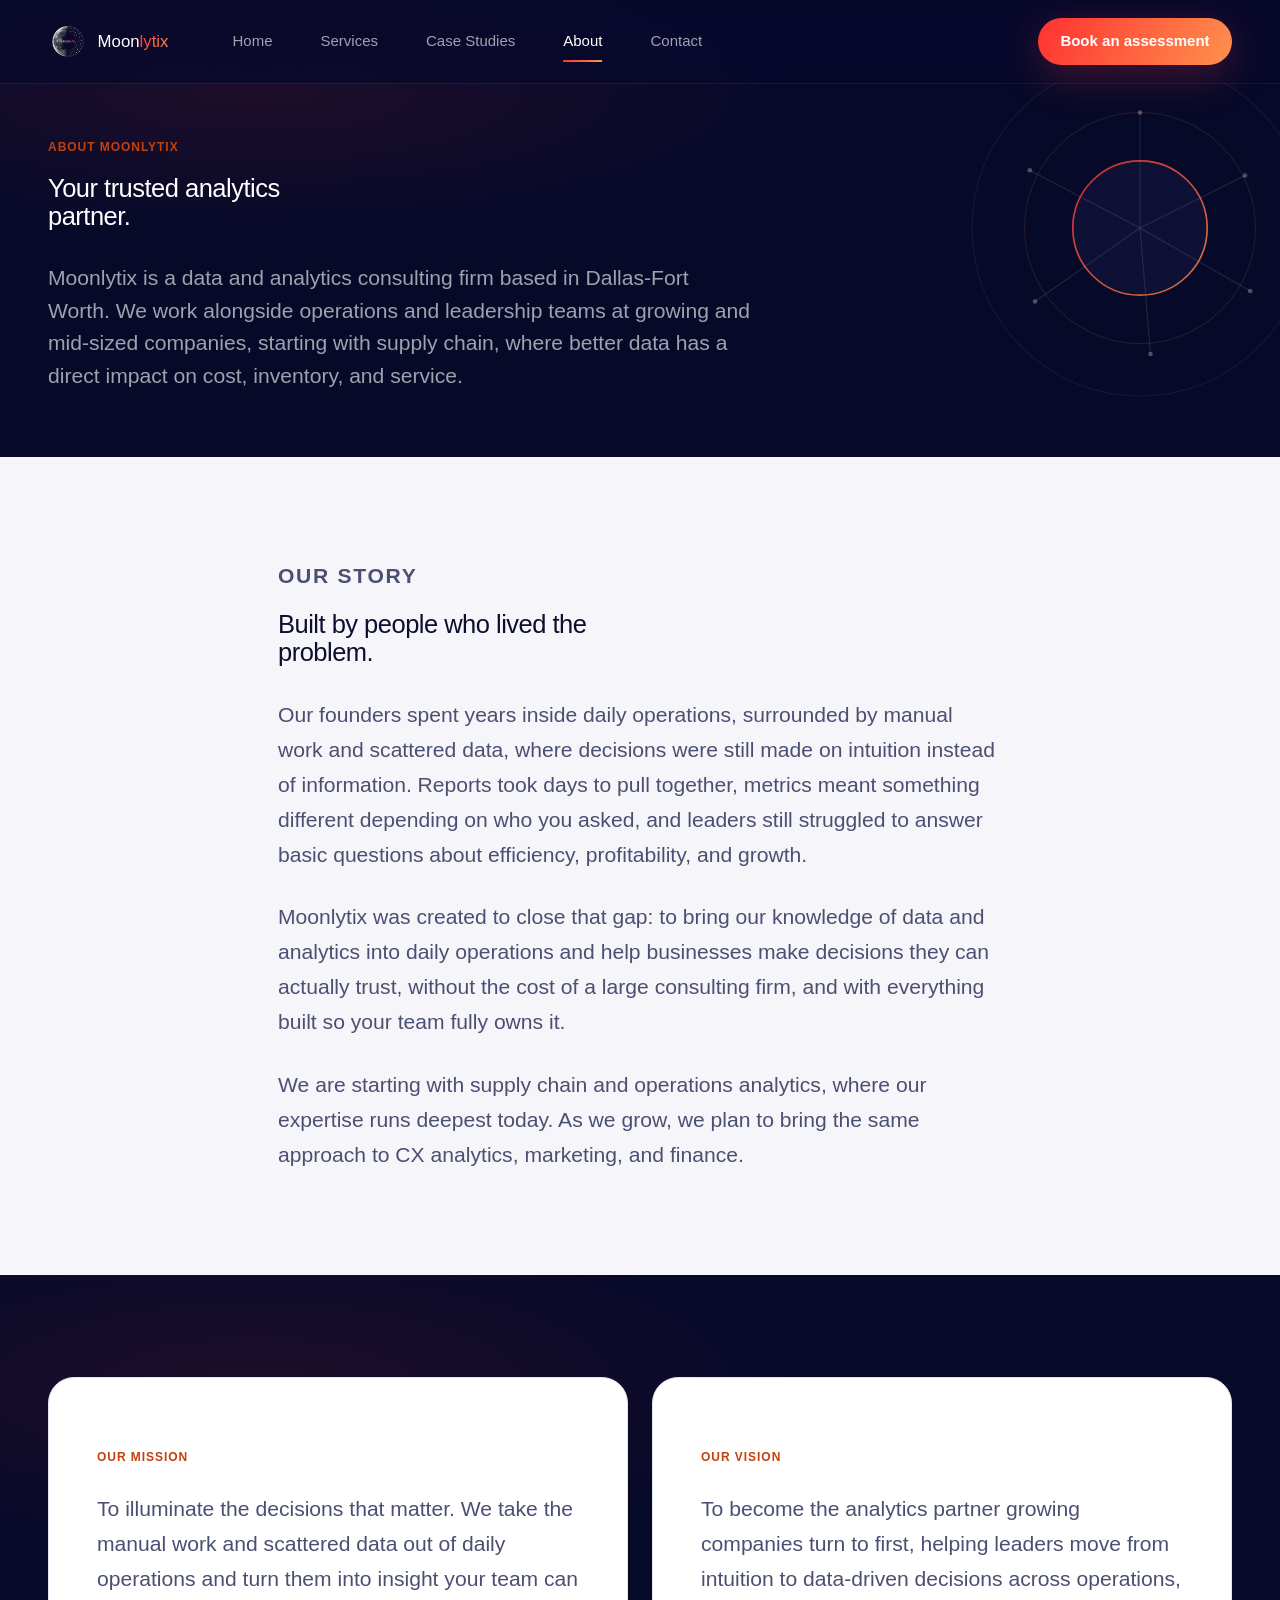
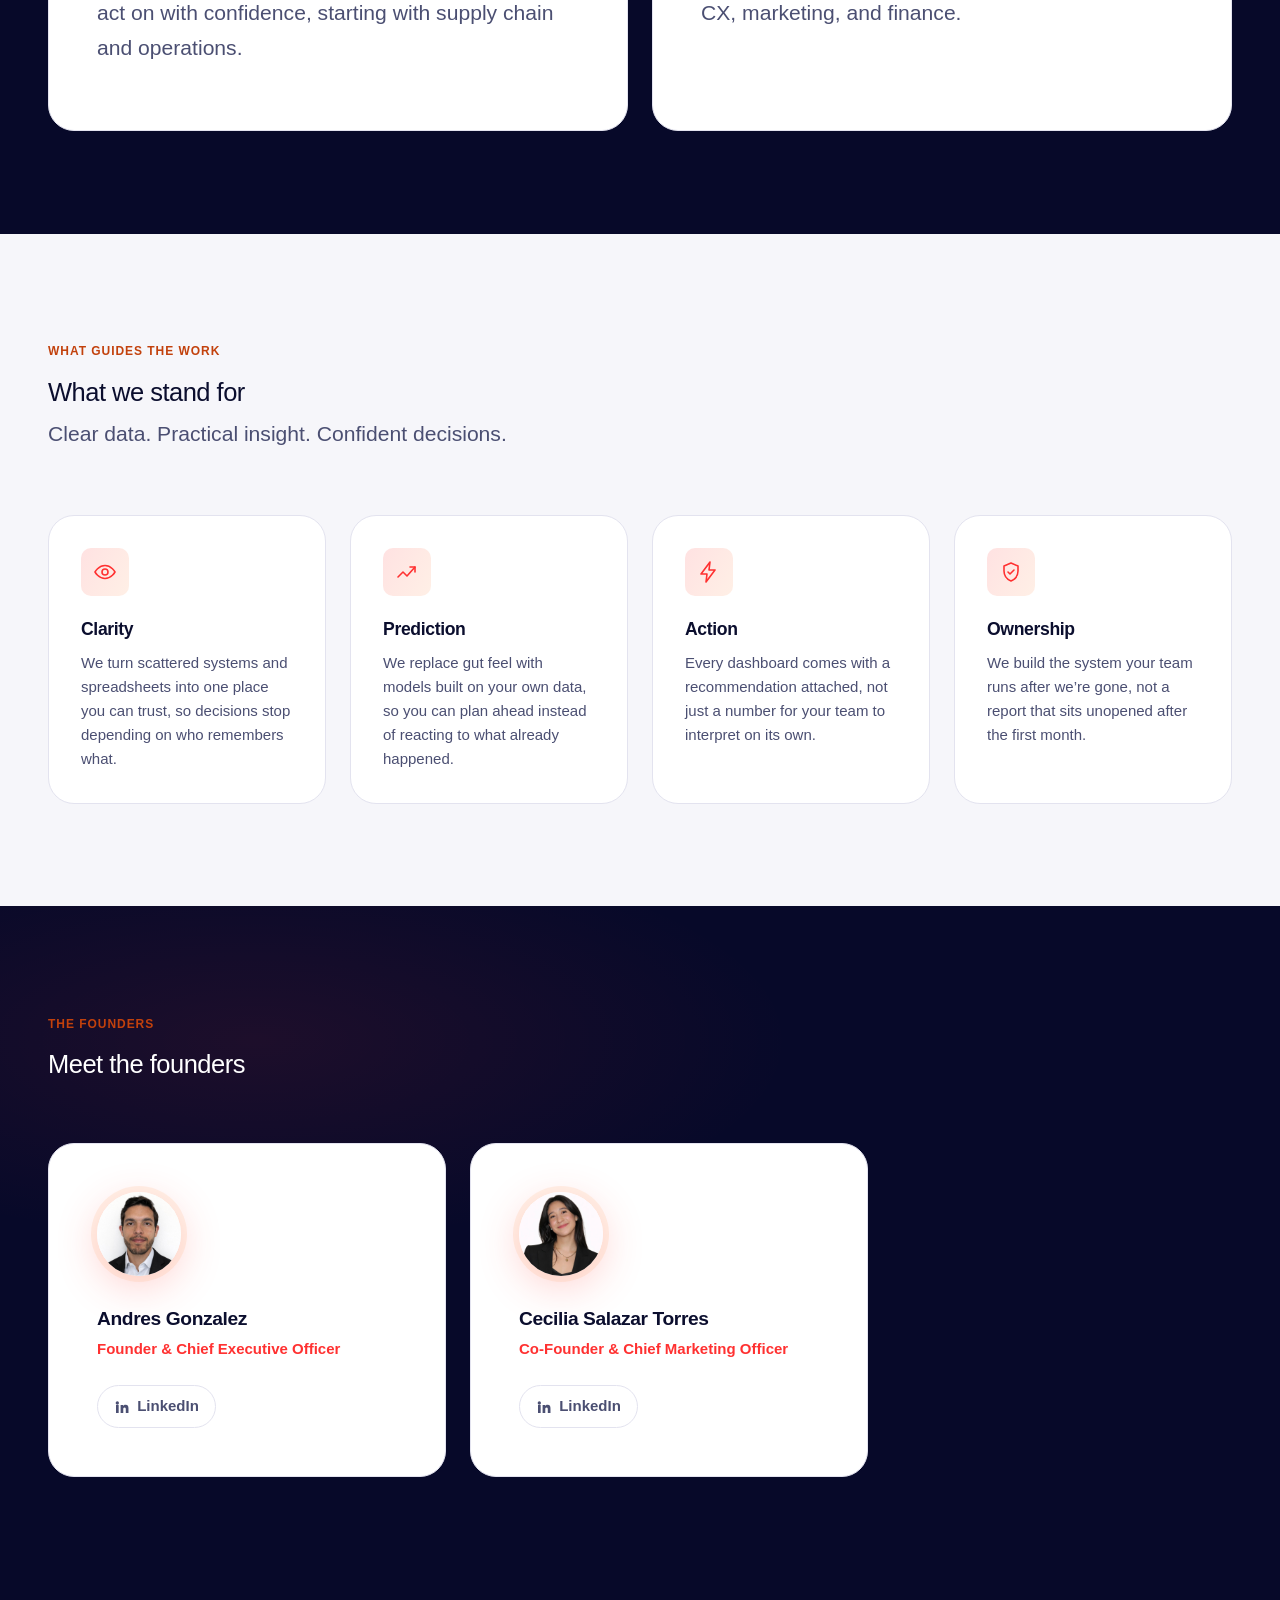
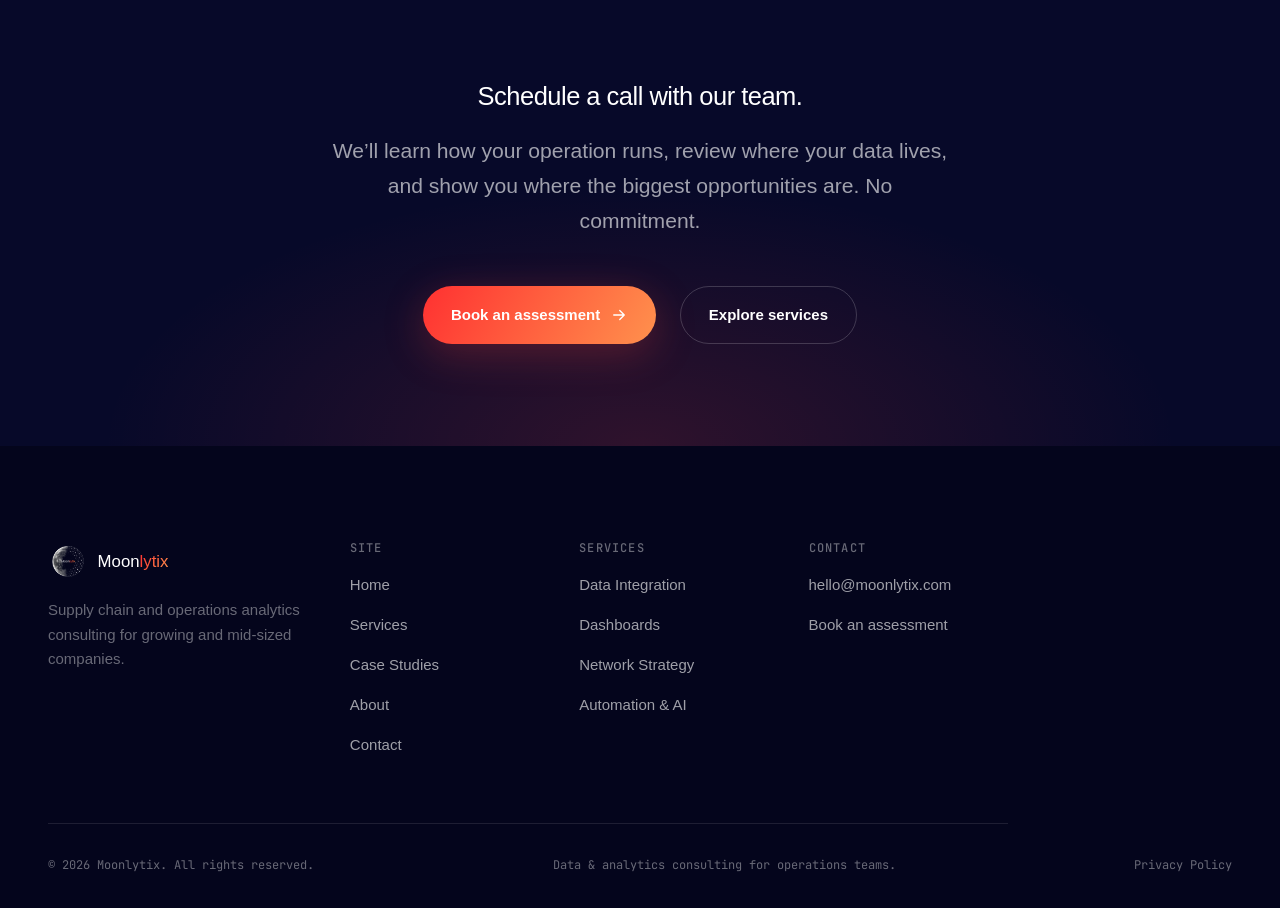
==== commit a809f1b5: "Unify Approach hub with Services hub, trim Case Studies graphic, fix hero-grid spacing, darken eyebr" ====
--- a/about.html
+++ b/about.html
@@ -23,7 +23,7 @@
 <link rel="preconnect" href="https://fonts.googleapis.com" />
 <link rel="preconnect" href="https://fonts.gstatic.com" crossorigin />
 <link href="https://fonts.googleapis.com/css2?family=Space+Grotesk:wght@500;600;700&family=Inter:wght@400;500;600;700;800&family=JetBrains+Mono:wght@400;500&family=Poppins:wght@400;500;600&display=swap" rel="stylesheet" />
-<link rel="stylesheet" href="assets/css/main.css?v=20" />
+<link rel="stylesheet" href="assets/css/main.css?v=21" />
 <link rel="stylesheet" href="assets/css/about.css?v=9" />
 </head>
 <body>
--- a/assets/css/main.css
+++ b/assets/css/main.css
@@ -26,6 +26,11 @@
   --white: #ffffff;
   --ember-red: #ff3131;
   --ember-orange: #ff914d;
+  /* A deeper, more saturated orange for small text (the eyebrow
+     labels) — --ember-orange reads fine as a button/border accent but
+     is too light-value to be legible as small text on a light
+     background. */
+  --ember-orange-deep: #c2410c;
   --ember-gradient: linear-gradient(120deg, #ff3131 0%, #ff914d 100%);
   --ember-gradient-soft: linear-gradient(120deg, rgba(255, 49, 49, 0.14) 0%, rgba(255, 145, 77, 0.14) 100%);
   --text-on-dark: rgba(255, 255, 255, 0.92);
@@ -228,7 +233,7 @@
   font-size: var(--fs-micro);
   letter-spacing: 0.08em;
   text-transform: uppercase;
-  color: var(--ember-orange);
+  color: var(--ember-orange-deep);
   font-weight: 600;
   margin-bottom: var(--sp-3);
 }
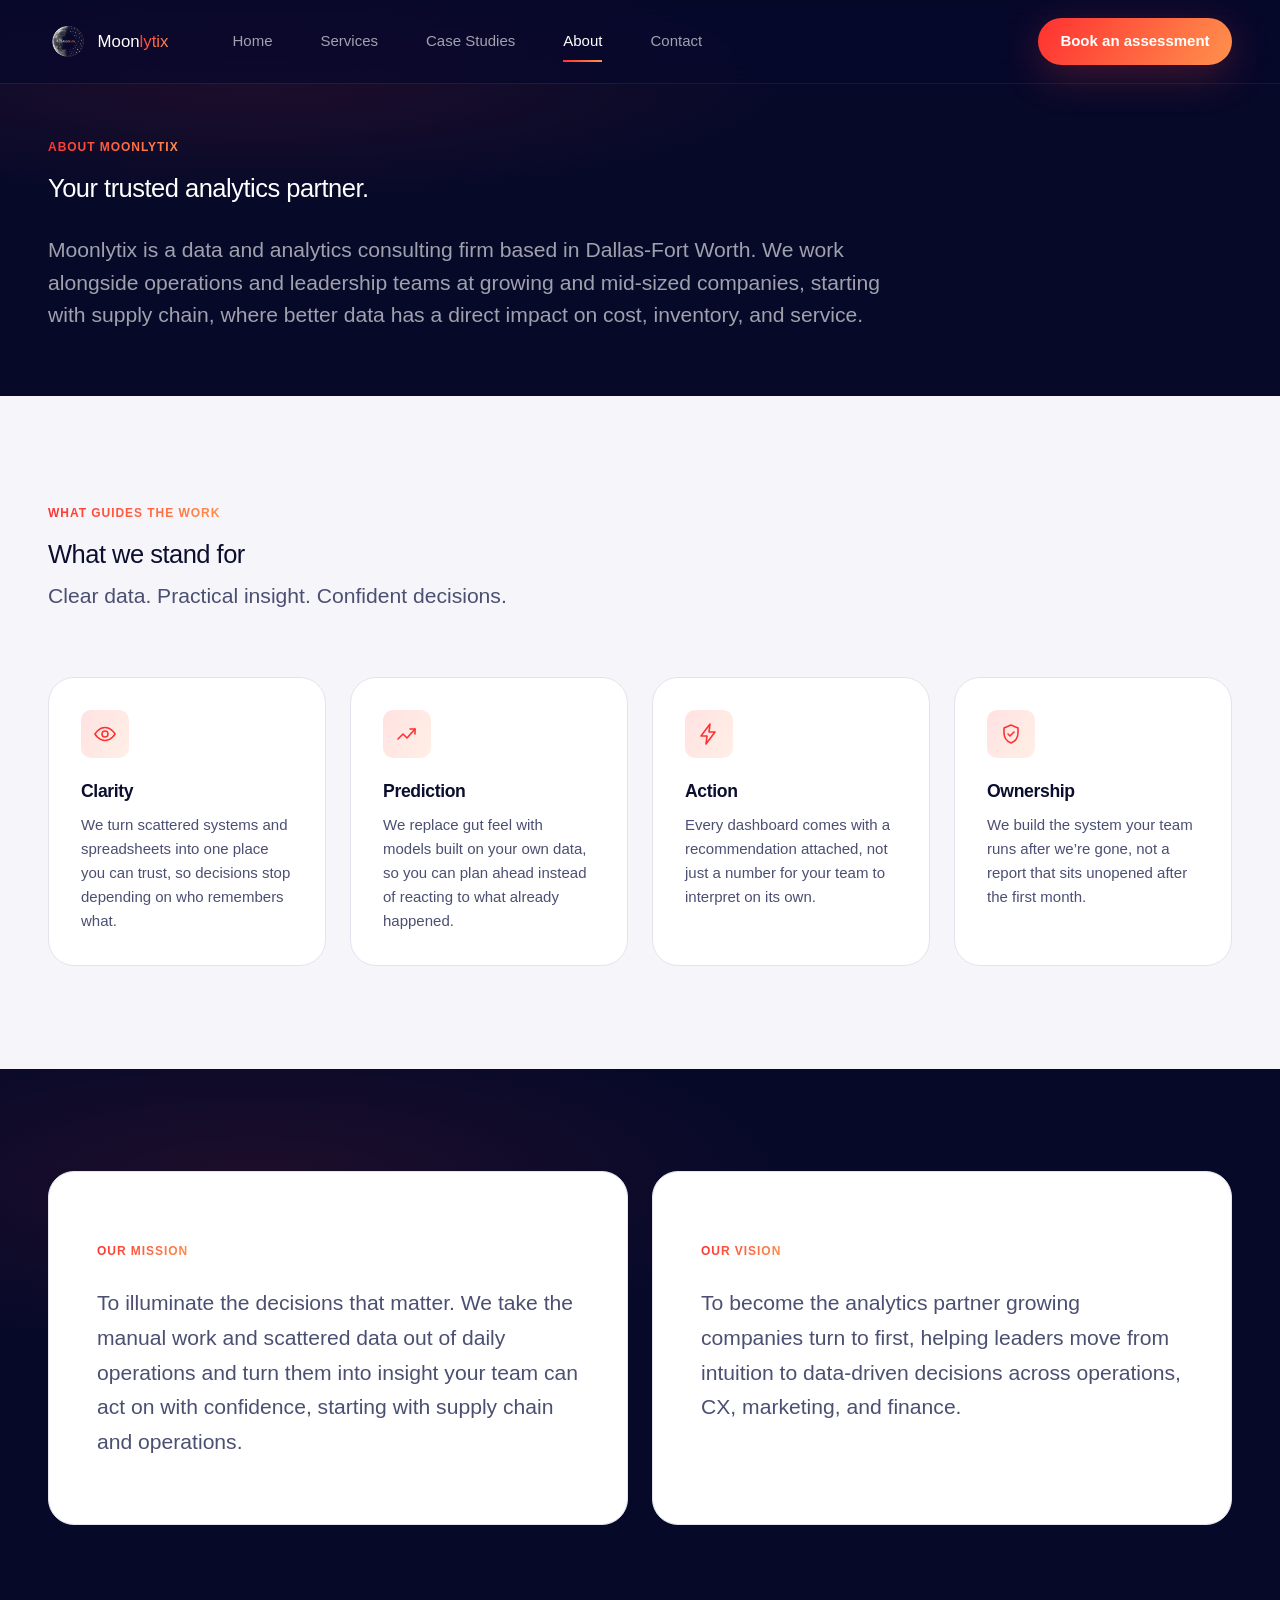
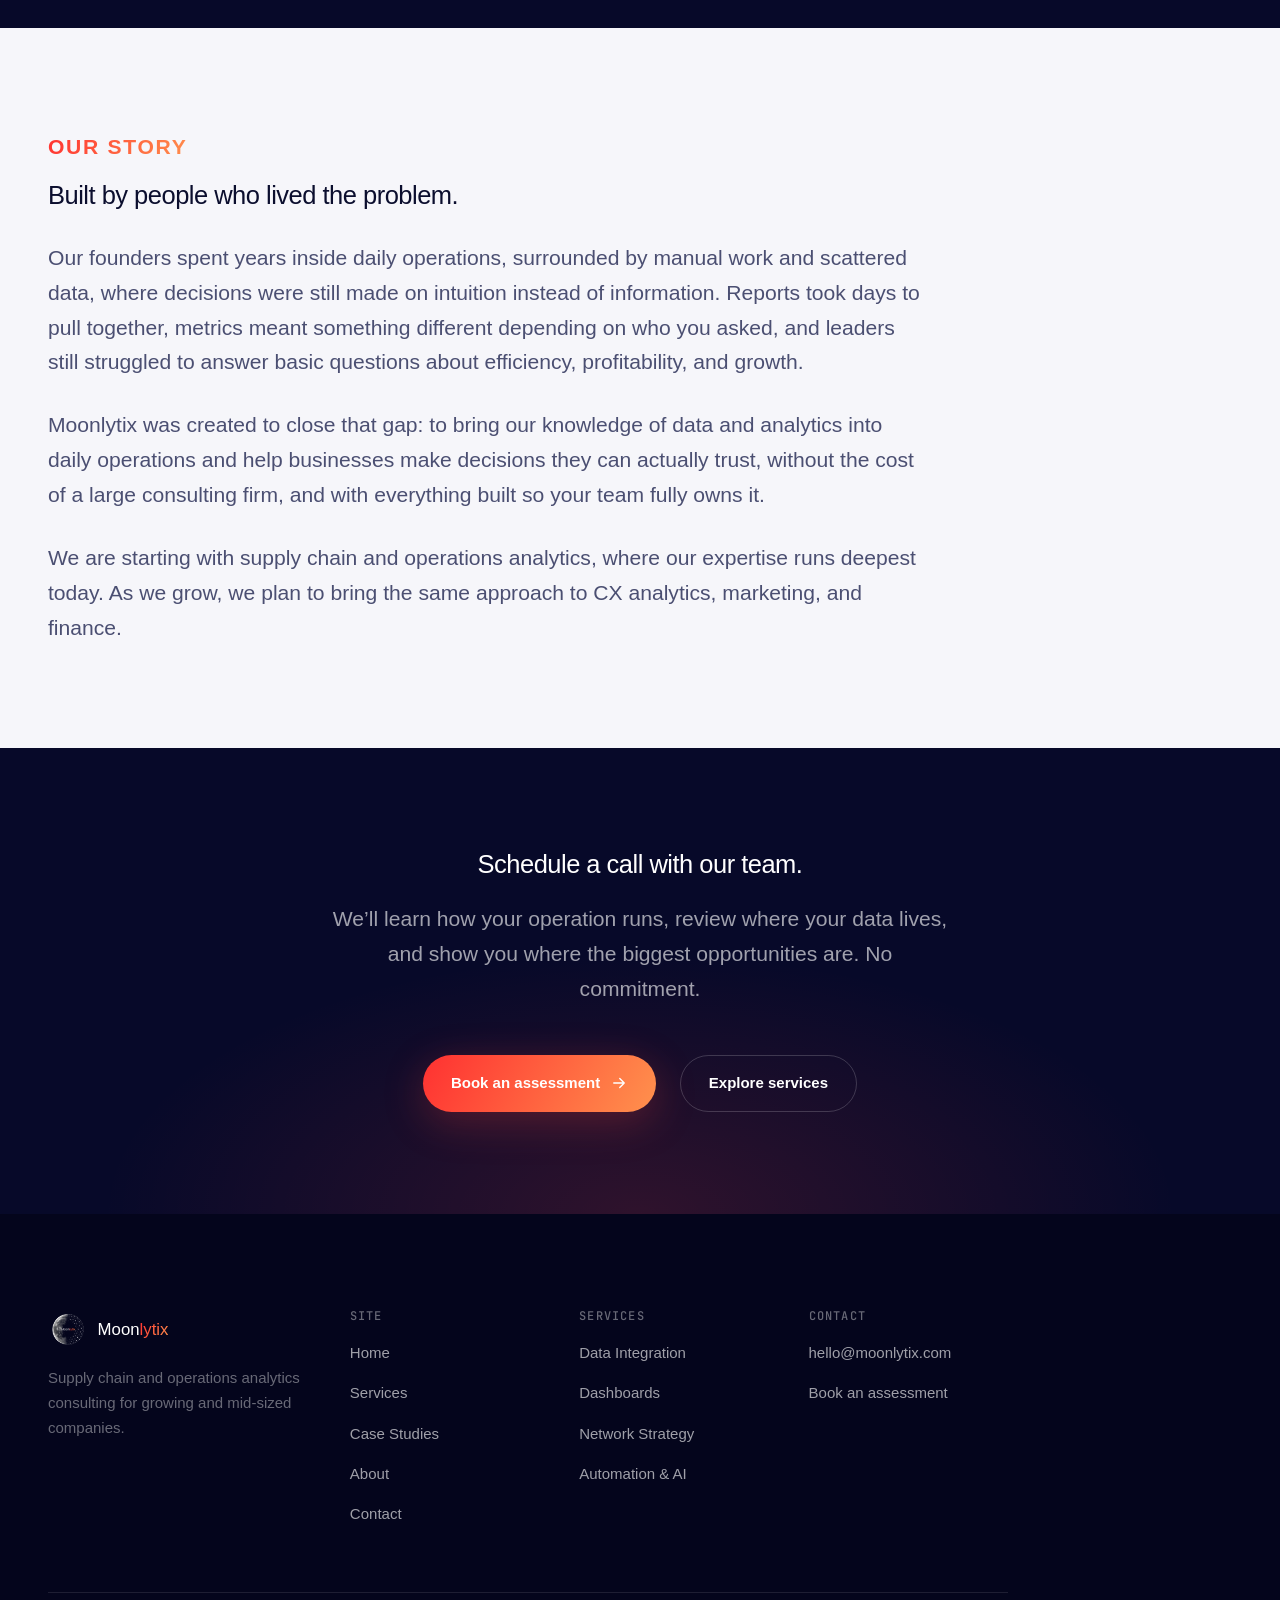
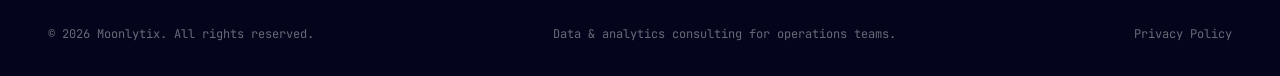
==== commit 70030449: "Eyebrow gradient, mobile service deep-links, About restructure, contact form alignment - Eyebrows no" ====
--- a/about.html
+++ b/about.html
@@ -23,8 +23,8 @@
 <link rel="preconnect" href="https://fonts.googleapis.com" />
 <link rel="preconnect" href="https://fonts.gstatic.com" crossorigin />
 <link href="https://fonts.googleapis.com/css2?family=Space+Grotesk:wght@500;600;700&family=Inter:wght@400;500;600;700;800&family=JetBrains+Mono:wght@400;500&family=Poppins:wght@400;500;600&display=swap" rel="stylesheet" />
-<link rel="stylesheet" href="assets/css/main.css?v=21" />
-<link rel="stylesheet" href="assets/css/about.css?v=9" />
+<link rel="stylesheet" href="assets/css/main.css?v=22" />
+<link rel="stylesheet" href="assets/css/about.css?v=10" />
 </head>
 <body>
 <a class="skip-link" href="#main">Skip to content</a>
@@ -61,68 +61,9 @@
       <h1 data-reveal>Your trusted analytics partner.</h1>
       <p class="lead" data-reveal>Moonlytix is a data and analytics consulting firm based in Dallas-Fort Worth. We work alongside operations and leadership teams at growing and mid-sized companies, starting with supply chain, where better data has a direct impact on cost, inventory, and service.</p>
     </div>
-    <div class="about-hero__graphic" aria-hidden="true">
-      <svg viewBox="0 0 400 400" fill="none">
-        <circle cx="200" cy="200" r="160" stroke="rgba(255,255,255,0.08)"/>
-        <circle cx="200" cy="200" r="110" stroke="rgba(255,145,77,0.16)"/>
-        <circle class="pulse-ring" cx="200" cy="200" r="60" stroke="#ff914d" stroke-width="1.2"/>
-        <circle cx="200" cy="200" r="64" fill="#10123a" stroke="url(#aboutGrad)" stroke-width="1.6"/>
-        <g fill="rgba(255,255,255,0.35)">
-          <circle cx="200" cy="90" r="2.2"/>
-          <circle cx="300" cy="150" r="2.2"/>
-          <circle cx="305" cy="260" r="2.2"/>
-          <circle cx="210" cy="320" r="2.2"/>
-          <circle cx="100" cy="270" r="2.2"/>
-          <circle cx="95" cy="145" r="2.2"/>
-        </g>
-        <g stroke="rgba(255,255,255,0.14)" stroke-width="1">
-          <line x1="200" y1="200" x2="200" y2="90"/>
-          <line x1="200" y1="200" x2="300" y2="150"/>
-          <line x1="200" y1="200" x2="305" y2="260"/>
-          <line x1="200" y1="200" x2="210" y2="320"/>
-          <line x1="200" y1="200" x2="100" y2="270"/>
-          <line x1="200" y1="200" x2="95" y2="145"/>
-        </g>
-        <defs>
-          <linearGradient id="aboutGrad" x1="0" y1="0" x2="1" y2="1">
-            <stop offset="0" stop-color="#ff3131"/>
-            <stop offset="1" stop-color="#ff914d"/>
-          </linearGradient>
-        </defs>
-      </svg>
-    </div>
   </section>
 
-  <!-- 2. OUR STORY -->
-  <section class="section">
-    <div class="container mission">
-      <p class="eyebrow">Our story</p>
-      <h2>Built by people who lived the problem.</h2>
-      <p data-reveal>Our founders spent years inside daily operations, surrounded by manual work and scattered data, where decisions were still made on intuition instead of information. Reports took days to pull together, metrics meant something different depending on who you asked, and leaders still struggled to answer basic questions about efficiency, profitability, and growth.</p>
-      <br />
-      <p data-reveal>Moonlytix was created to close that gap: to bring our knowledge of data and analytics into daily operations and help businesses make decisions they can actually trust, without the cost of a large consulting firm, and with everything built so your team fully owns it.</p>
-      <br />
-      <p data-reveal>We are starting with supply chain and operations analytics, where our expertise runs deepest today. As we grow, we plan to bring the same approach to CX analytics, marketing, and finance.</p>
-    </div>
-  </section>
-
-  <!-- 3. MISSION & VISION -->
-  <section class="section section--dark">
-    <div class="container">
-      <div class="mv-grid">
-        <div class="card mv-card" data-reveal>
-          <p class="eyebrow">Our mission</p>
-          <p class="mv-card__body">To illuminate the decisions that matter. We take the manual work and scattered data out of daily operations and turn them into insight your team can act on with confidence, starting with supply chain and operations.</p>
-        </div>
-        <div class="card mv-card" data-reveal>
-          <p class="eyebrow">Our vision</p>
-          <p class="mv-card__body">To become the analytics partner growing companies turn to first, helping leaders move from intuition to data-driven decisions across operations, CX, marketing, and finance.</p>
-        </div>
-      </div>
-    </div>
-  </section>
-
-  <!-- 4. WHAT WE STAND FOR -->
+  <!-- 2. WHAT WE STAND FOR -->
   <section class="section">
     <div class="container">
       <p class="eyebrow">What guides the work</p>
@@ -162,36 +103,36 @@
     </div>
   </section>
 
-  <!-- 6. MEET THE TEAM -->
+  <!-- 3. MISSION & VISION -->
   <section class="section section--dark">
     <div class="container">
-      <p class="eyebrow">The founders</p>
-      <h2 style="max-width:20ch">Meet the founders</h2>
-
-      <div class="team-grid">
-        <div class="card team-card" data-reveal>
-          <img class="team-card__avatar" src="assets/images/team/andres-gonzalez.jpg" alt="Andres Gonzalez, Founder &amp; CEO of Moonlytix" width="84" height="84" loading="lazy" />
-          <h3>Andres Gonzalez</h3>
-          <p class="team-card__title">Founder &amp; Chief Executive Officer</p>
-          <a class="team-card__linkedin" href="https://www.linkedin.com/in/andres-gonzalez-093b44185/?isSelfProfile=true" target="_blank" rel="noopener noreferrer" aria-label="Andres Gonzalez on LinkedIn">
-            <svg viewBox="0 0 24 24" fill="currentColor" aria-hidden="true"><path d="M4.98 3.5a2.5 2.5 0 1 1 0 5 2.5 2.5 0 0 1 0-5ZM3 9h4v12H3V9Zm7 0h3.6v1.64h.05c.5-.95 1.73-1.95 3.56-1.95 3.8 0 4.5 2.5 4.5 5.77V21h-4v-5.32c0-1.27-.02-2.9-1.77-2.9-1.77 0-2.04 1.38-2.04 2.81V21h-4V9Z"/></svg>
-            LinkedIn
-          </a>
+      <div class="mv-grid">
+        <div class="card mv-card" data-reveal>
+          <p class="eyebrow">Our mission</p>
+          <p class="mv-card__body">To illuminate the decisions that matter. We take the manual work and scattered data out of daily operations and turn them into insight your team can act on with confidence, starting with supply chain and operations.</p>
         </div>
-        <div class="card team-card" data-reveal>
-          <img class="team-card__avatar" src="assets/images/team/cecilia-salazar-torres.jpg" alt="Cecilia Salazar Torres, Co-Founder &amp; CMO of Moonlytix" width="84" height="84" loading="lazy" />
-          <h3>Cecilia Salazar Torres</h3>
-          <p class="team-card__title">Co-Founder &amp; Chief Marketing Officer</p>
-          <a class="team-card__linkedin" href="https://www.linkedin.com/in/cecilia-salazar/" target="_blank" rel="noopener noreferrer" aria-label="Cecilia Salazar Torres on LinkedIn">
-            <svg viewBox="0 0 24 24" fill="currentColor" aria-hidden="true"><path d="M4.98 3.5a2.5 2.5 0 1 1 0 5 2.5 2.5 0 0 1 0-5ZM3 9h4v12H3V9Zm7 0h3.6v1.64h.05c.5-.95 1.73-1.95 3.56-1.95 3.8 0 4.5 2.5 4.5 5.77V21h-4v-5.32c0-1.27-.02-2.9-1.77-2.9-1.77 0-2.04 1.38-2.04 2.81V21h-4V9Z"/></svg>
-            LinkedIn
-          </a>
+        <div class="card mv-card" data-reveal>
+          <p class="eyebrow">Our vision</p>
+          <p class="mv-card__body">To become the analytics partner growing companies turn to first, helping leaders move from intuition to data-driven decisions across operations, CX, marketing, and finance.</p>
         </div>
       </div>
     </div>
   </section>
 
-  <!-- 7. CLOSING CTA -->
+  <!-- 4. OUR STORY -->
+  <section class="section">
+    <div class="container mission">
+      <p class="eyebrow">Our story</p>
+      <h2>Built by people who lived the problem.</h2>
+      <p data-reveal>Our founders spent years inside daily operations, surrounded by manual work and scattered data, where decisions were still made on intuition instead of information. Reports took days to pull together, metrics meant something different depending on who you asked, and leaders still struggled to answer basic questions about efficiency, profitability, and growth.</p>
+      <br />
+      <p data-reveal>Moonlytix was created to close that gap: to bring our knowledge of data and analytics into daily operations and help businesses make decisions they can actually trust, without the cost of a large consulting firm, and with everything built so your team fully owns it.</p>
+      <br />
+      <p data-reveal>We are starting with supply chain and operations analytics, where our expertise runs deepest today. As we grow, we plan to bring the same approach to CX analytics, marketing, and finance.</p>
+    </div>
+  </section>
+
+  <!-- 5. CLOSING CTA -->
   <section class="section cta-band">
     <div class="container text-center">
       <h2>Schedule a call with our team.</h2>
--- a/assets/css/main.css
+++ b/assets/css/main.css
@@ -26,11 +26,6 @@
   --white: #ffffff;
   --ember-red: #ff3131;
   --ember-orange: #ff914d;
-  /* A deeper, more saturated orange for small text (the eyebrow
-     labels) — --ember-orange reads fine as a button/border accent but
-     is too light-value to be legible as small text on a light
-     background. */
-  --ember-orange-deep: #c2410c;
   --ember-gradient: linear-gradient(120deg, #ff3131 0%, #ff914d 100%);
   --ember-gradient-soft: linear-gradient(120deg, rgba(255, 49, 49, 0.14) 0%, rgba(255, 145, 77, 0.14) 100%);
   --text-on-dark: rgba(255, 255, 255, 0.92);
@@ -233,7 +228,15 @@
   font-size: var(--fs-micro);
   letter-spacing: 0.08em;
   text-transform: uppercase;
-  color: var(--ember-orange-deep);
+  /* Same red->orange gradient as the primary button, not a flat
+     color, matching it exactly instead of approximating one shade
+     from it. color is the fallback for browsers without background-
+     clip:text support. */
+  color: var(--ember-red);
+  background: var(--ember-gradient);
+  background-clip: text;
+  -webkit-background-clip: text;
+  -webkit-text-fill-color: transparent;
   font-weight: 600;
   margin-bottom: var(--sp-3);
 }
--- a/assets/css/about.css
+++ b/assets/css/about.css
@@ -16,30 +16,13 @@
 
 .about-hero h1 {
   color: var(--white);
-  max-width: 22ch;
+  max-width: 34ch;
   margin-bottom: var(--sp-5);
 }
 
 .about-hero .lead {
-  max-width: 60ch;
+  max-width: 72ch;
   font-size: var(--fs-lead);
-}
-
-.about-hero__graphic {
-  position: absolute;
-  top: 50%;
-  right: -70px;
-  transform: translateY(-50%);
-  width: 420px;
-  height: 420px;
-  opacity: 0.8;
-  pointer-events: none;
-}
-
-@media (max-width: 1100px) {
-  .about-hero__graphic {
-    display: none;
-  }
 }
 
 /* ---------- Mission & vision ---------- */
@@ -79,6 +62,10 @@
 
 .pillar-card {
   padding: var(--sp-5);
+}
+
+.pillar-card::before {
+  display: none;
 }
 
 .pillar-card__icon {
@@ -124,104 +111,13 @@
   }
 }
 
-/* ---------- Team ---------- */
-.team-grid {
-  margin-top: var(--sp-7);
-  display: grid;
-  grid-template-columns: repeat(2, 1fr);
-  gap: var(--sp-4);
-  max-width: 820px;
-}
-
-.team-card {
-  padding: var(--sp-6);
-  text-align: left;
-  position: relative;
-  overflow: hidden;
-}
-
-.team-card::before {
-  content: '';
-  position: absolute;
-  inset: 0;
-  background-image: radial-gradient(rgba(11, 14, 46, 0.05) 1px, transparent 1px);
-  background-size: 16px 16px;
-  -webkit-mask-image: radial-gradient(ellipse 70% 60% at 20% 15%, black, transparent 70%);
-  mask-image: radial-gradient(ellipse 70% 60% at 20% 15%, black, transparent 70%);
-  pointer-events: none;
-}
-
-.team-card__avatar {
-  position: relative;
-  width: 84px;
-  height: 84px;
-  border-radius: 50%;
-  object-fit: cover;
-  display: block;
-  margin-bottom: var(--sp-5);
-  box-shadow: 0 0 0 6px rgba(255, 145, 77, 0.12), var(--shadow-ember);
-}
-
-.team-card h3 {
-  font-family: var(--font-body);
-  font-size: 1.2rem;
-  font-weight: 700;
-  color: var(--ink);
-  margin-bottom: var(--sp-1);
-}
-
-.team-card__title {
-  color: var(--ember-red);
-  font-size: var(--fs-small);
-  font-weight: 600;
-  margin-bottom: var(--sp-4);
-}
-
-.team-card__linkedin {
-  position: relative;
-  display: inline-flex;
-  align-items: center;
-  gap: 0.45rem;
-  padding: 0.5rem 1rem;
-  border-radius: var(--radius-full);
-  border: 1px solid var(--line-light);
-  color: var(--ink-soft);
-  font-family: var(--font-body);
-  font-size: var(--fs-small);
-  font-weight: 600;
-  transition: border-color var(--dur-fast) var(--ease-out), color var(--dur-fast) var(--ease-out),
-    background var(--dur-fast) var(--ease-out);
-}
-
-.team-card__linkedin svg {
-  width: 16px;
-  height: 16px;
-}
-
-.team-card__linkedin:hover {
-  border-color: var(--ember-orange);
-  background: var(--ember-gradient-soft);
-  color: var(--ember-red);
-}
-
-@media (max-width: 700px) {
-  .team-grid {
-    grid-template-columns: 1fr;
-  }
-}
-
-.mission {
-  max-width: var(--container-narrow);
-  margin-inline: auto;
-  text-align: left;
-}
-
 .mission h2 {
-  max-width: 22ch;
+  max-width: 30ch;
   margin-bottom: var(--sp-5);
 }
 
 .mission p {
+  max-width: 75ch;
   color: var(--ink-soft);
   font-size: var(--fs-lead);
   line-height: 1.65;
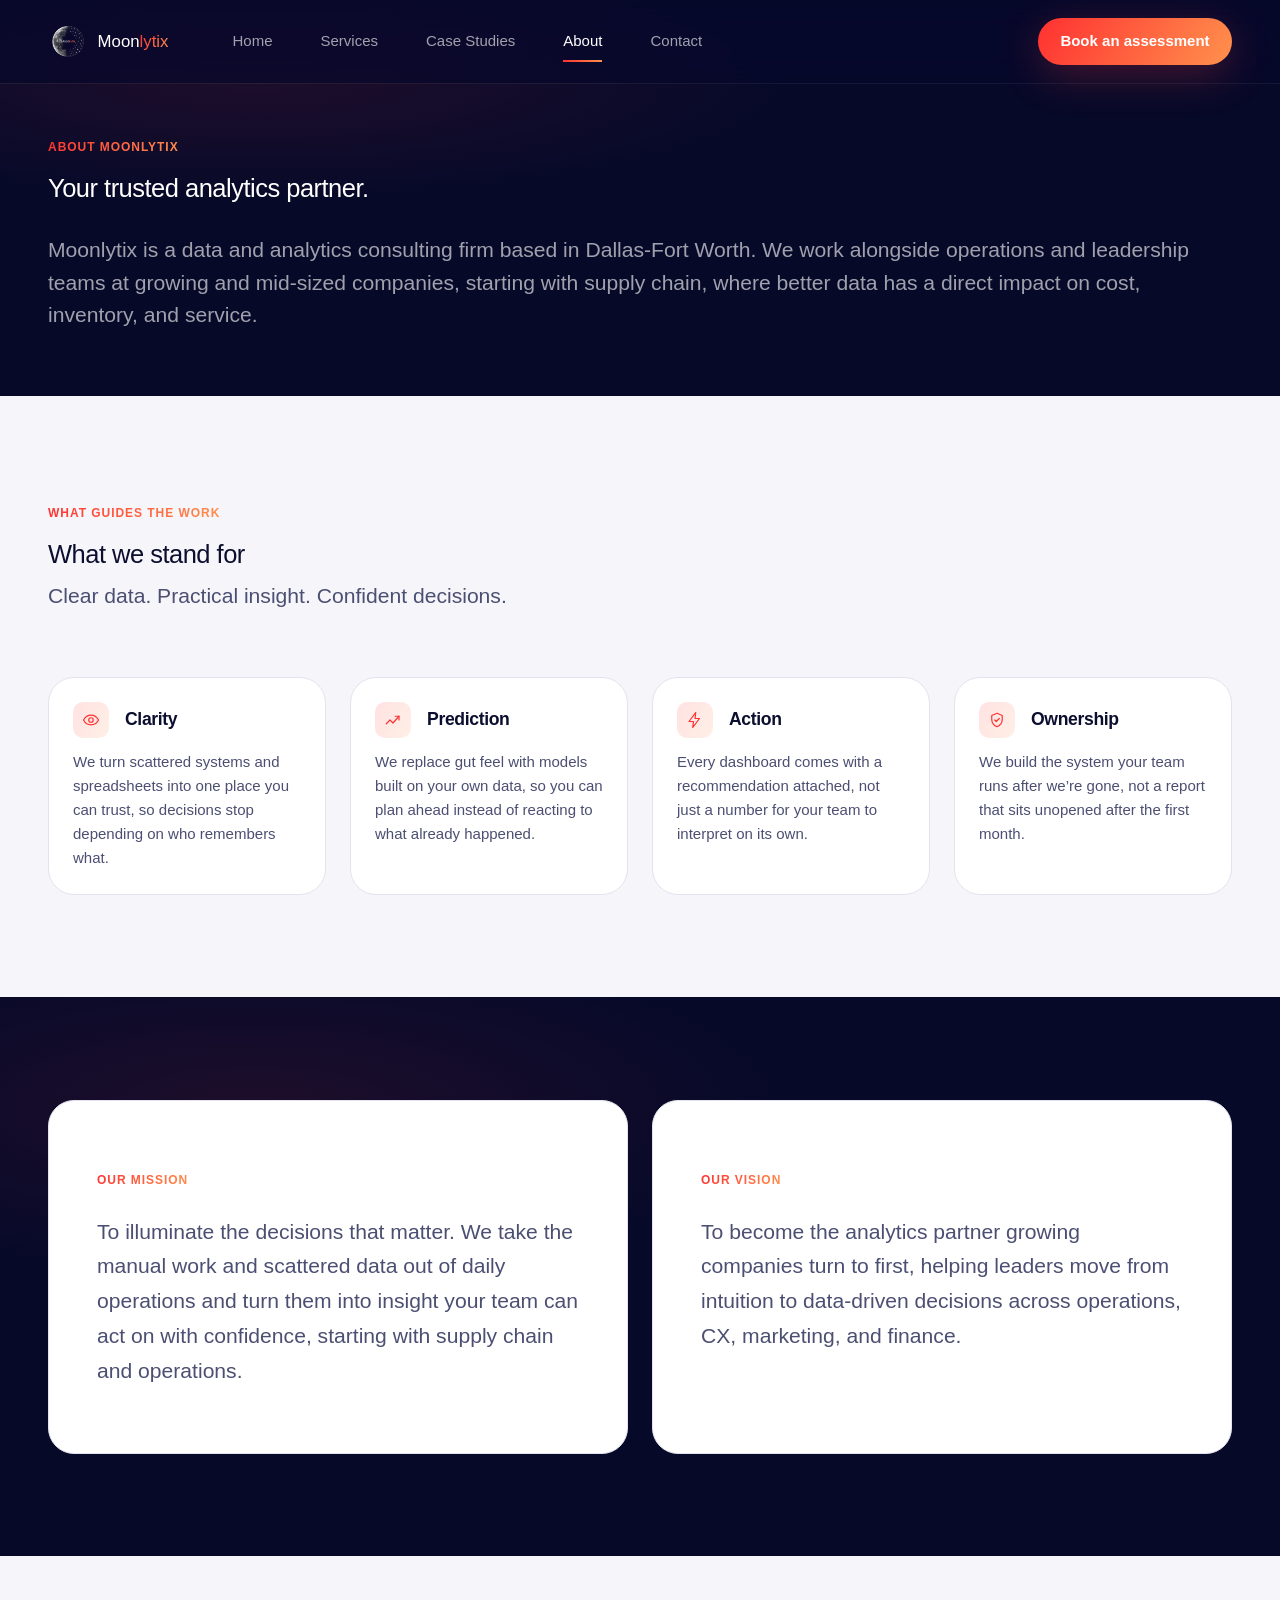
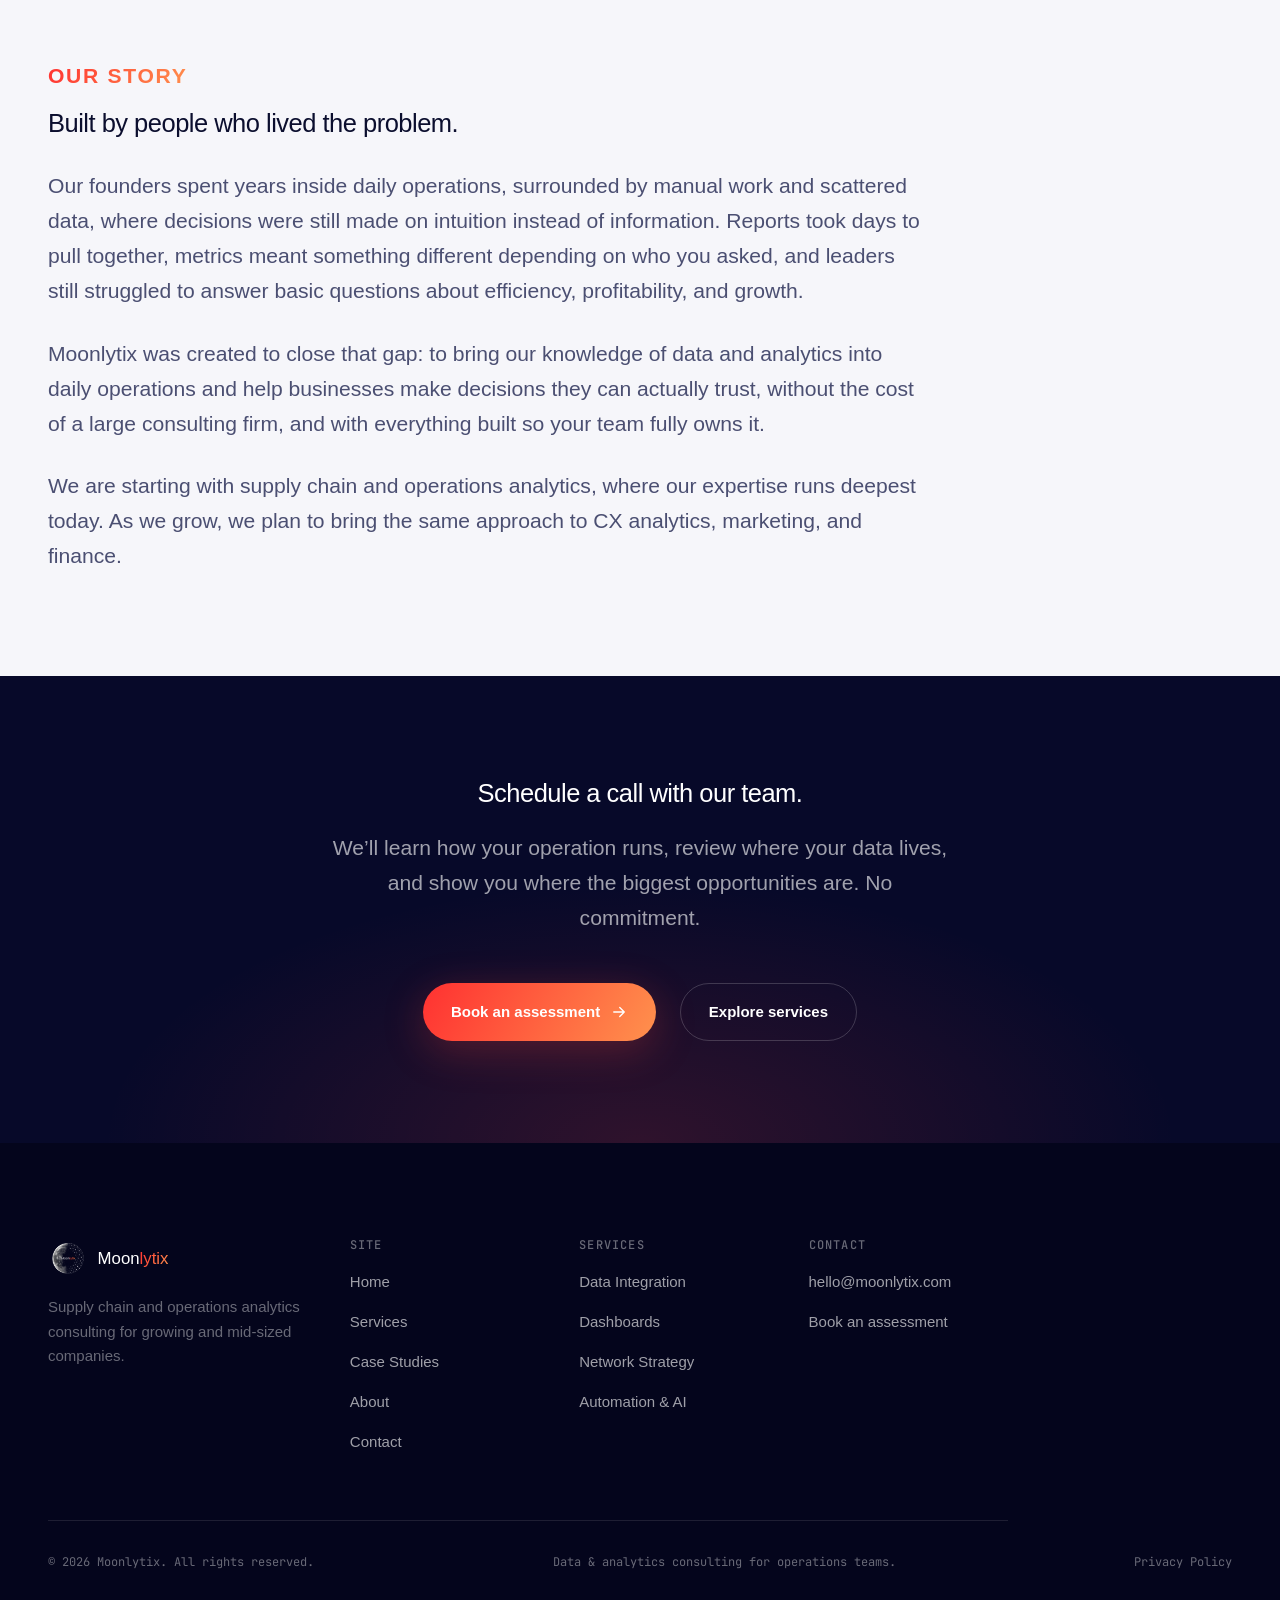
==== commit 0c951378: "Fix mobile Approach text sizing, redesign Case Studies icon, kill card hover-line globally, restruct" ====
--- a/about.html
+++ b/about.html
@@ -23,8 +23,8 @@
 <link rel="preconnect" href="https://fonts.googleapis.com" />
 <link rel="preconnect" href="https://fonts.gstatic.com" crossorigin />
 <link href="https://fonts.googleapis.com/css2?family=Space+Grotesk:wght@500;600;700&family=Inter:wght@400;500;600;700;800&family=JetBrains+Mono:wght@400;500&family=Poppins:wght@400;500;600&display=swap" rel="stylesheet" />
-<link rel="stylesheet" href="assets/css/main.css?v=22" />
-<link rel="stylesheet" href="assets/css/about.css?v=10" />
+<link rel="stylesheet" href="assets/css/main.css?v=23" />
+<link rel="stylesheet" href="assets/css/about.css?v=11" />
 </head>
 <body>
 <a class="skip-link" href="#main">Skip to content</a>
@@ -68,35 +68,43 @@
     <div class="container">
       <p class="eyebrow">What guides the work</p>
       <h2 style="max-width:20ch">What we stand for</h2>
-      <p class="lead" style="margin-top:0.75rem">Clear data. Practical insight. Confident decisions.</p>
+      <p class="lead" style="margin-top:0.75rem;max-width:none">Clear data. Practical insight. Confident decisions.</p>
 
       <div class="pillars-grid">
         <div class="card pillar-card" data-reveal>
-          <div class="pillar-card__icon">
-            <svg viewBox="0 0 24 24" fill="none" stroke="currentColor" stroke-width="1.6"><path d="M2 12s3.5-6.5 10-6.5S22 12 22 12s-3.5 6.5-10 6.5S2 12 2 12Z" stroke-linejoin="round"/><circle cx="12" cy="12" r="3"/></svg>
-          </div>
-          <h3>Clarity</h3>
+          <div class="pillar-card__header">
+            <div class="pillar-card__icon">
+              <svg viewBox="0 0 24 24" fill="none" stroke="currentColor" stroke-width="1.6"><path d="M2 12s3.5-6.5 10-6.5S22 12 22 12s-3.5 6.5-10 6.5S2 12 2 12Z" stroke-linejoin="round"/><circle cx="12" cy="12" r="3"/></svg>
+            </div>
+            <h3>Clarity</h3>
+          </div>
           <p>We turn scattered systems and spreadsheets into one place you can trust, so decisions stop depending on who remembers what.</p>
         </div>
         <div class="card pillar-card" data-reveal>
-          <div class="pillar-card__icon">
-            <svg viewBox="0 0 24 24" fill="none" stroke="currentColor" stroke-width="1.6"><path d="M3 17l5-5 4 4 8-9" stroke-linecap="round" stroke-linejoin="round"/><path d="M15 7h5v5" stroke-linecap="round" stroke-linejoin="round"/></svg>
-          </div>
-          <h3>Prediction</h3>
+          <div class="pillar-card__header">
+            <div class="pillar-card__icon">
+              <svg viewBox="0 0 24 24" fill="none" stroke="currentColor" stroke-width="1.6"><path d="M3 17l5-5 4 4 8-9" stroke-linecap="round" stroke-linejoin="round"/><path d="M15 7h5v5" stroke-linecap="round" stroke-linejoin="round"/></svg>
+            </div>
+            <h3>Prediction</h3>
+          </div>
           <p>We replace gut feel with models built on your own data, so you can plan ahead instead of reacting to what already happened.</p>
         </div>
         <div class="card pillar-card" data-reveal>
-          <div class="pillar-card__icon">
-            <svg viewBox="0 0 24 24" fill="none" stroke="currentColor" stroke-width="1.6"><path d="M13 2 4 14h6l-1 8 9-12h-6l1-8Z" stroke-linejoin="round"/></svg>
-          </div>
-          <h3>Action</h3>
+          <div class="pillar-card__header">
+            <div class="pillar-card__icon">
+              <svg viewBox="0 0 24 24" fill="none" stroke="currentColor" stroke-width="1.6"><path d="M13 2 4 14h6l-1 8 9-12h-6l1-8Z" stroke-linejoin="round"/></svg>
+            </div>
+            <h3>Action</h3>
+          </div>
           <p>Every dashboard comes with a recommendation attached, not just a number for your team to interpret on its own.</p>
         </div>
         <div class="card pillar-card" data-reveal>
-          <div class="pillar-card__icon">
-            <svg viewBox="0 0 24 24" fill="none" stroke="currentColor" stroke-width="1.6"><path d="M12 3l7 3v5c0 5-3.5 8.5-7 10-3.5-1.5-7-5-7-10V6l7-3Z" stroke-linejoin="round"/><path d="M9 12l2 2 4-4" stroke-linecap="round" stroke-linejoin="round"/></svg>
-          </div>
-          <h3>Ownership</h3>
+          <div class="pillar-card__header">
+            <div class="pillar-card__icon">
+              <svg viewBox="0 0 24 24" fill="none" stroke="currentColor" stroke-width="1.6"><path d="M12 3l7 3v5c0 5-3.5 8.5-7 10-3.5-1.5-7-5-7-10V6l7-3Z" stroke-linejoin="round"/><path d="M9 12l2 2 4-4" stroke-linecap="round" stroke-linejoin="round"/></svg>
+            </div>
+            <h3>Ownership</h3>
+          </div>
           <p>We build the system your team runs after we&rsquo;re gone, not a report that sits unopened after the first month.</p>
         </div>
       </div>
--- a/assets/css/main.css
+++ b/assets/css/main.css
@@ -666,19 +666,10 @@
   border-color: transparent;
 }
 
+/* No hover accent line on cards site-wide — it read as a stock
+   template flourish rather than something intentional. */
 .card::before {
-  content: '';
-  position: absolute;
-  top: 0;
-  left: -100%;
-  width: 100%;
-  height: 2px;
-  background: var(--ember-gradient);
-  transition: left var(--dur-slow) var(--ease-out);
-}
-
-.card:hover::before {
-  left: 0;
+  display: none;
 }
 
 .card--dark {
--- a/assets/css/about.css
+++ b/assets/css/about.css
@@ -21,7 +21,7 @@
 }
 
 .about-hero .lead {
-  max-width: 72ch;
+  max-width: none;
   font-size: var(--fs-lead);
 }
 
@@ -61,28 +61,31 @@
 }
 
 .pillar-card {
-  padding: var(--sp-5);
+  padding: var(--sp-4);
 }
 
-.pillar-card::before {
-  display: none;
+.pillar-card__header {
+  display: flex;
+  align-items: center;
+  gap: var(--sp-3);
+  margin-bottom: var(--sp-2);
 }
 
 .pillar-card__icon {
-  width: 48px;
-  height: 48px;
+  width: 36px;
+  height: 36px;
+  flex-shrink: 0;
   display: flex;
   align-items: center;
   justify-content: center;
   border-radius: var(--radius-sm);
   background: var(--ember-gradient-soft);
   color: var(--ember-red);
-  margin-bottom: var(--sp-4);
 }
 
 .pillar-card__icon svg {
-  width: 24px;
-  height: 24px;
+  width: 18px;
+  height: 18px;
 }
 
 .pillar-card h3 {
@@ -90,7 +93,6 @@
   font-size: 1.1rem;
   font-weight: 700;
   color: var(--ink);
-  margin-bottom: var(--sp-2);
 }
 
 .pillar-card p {
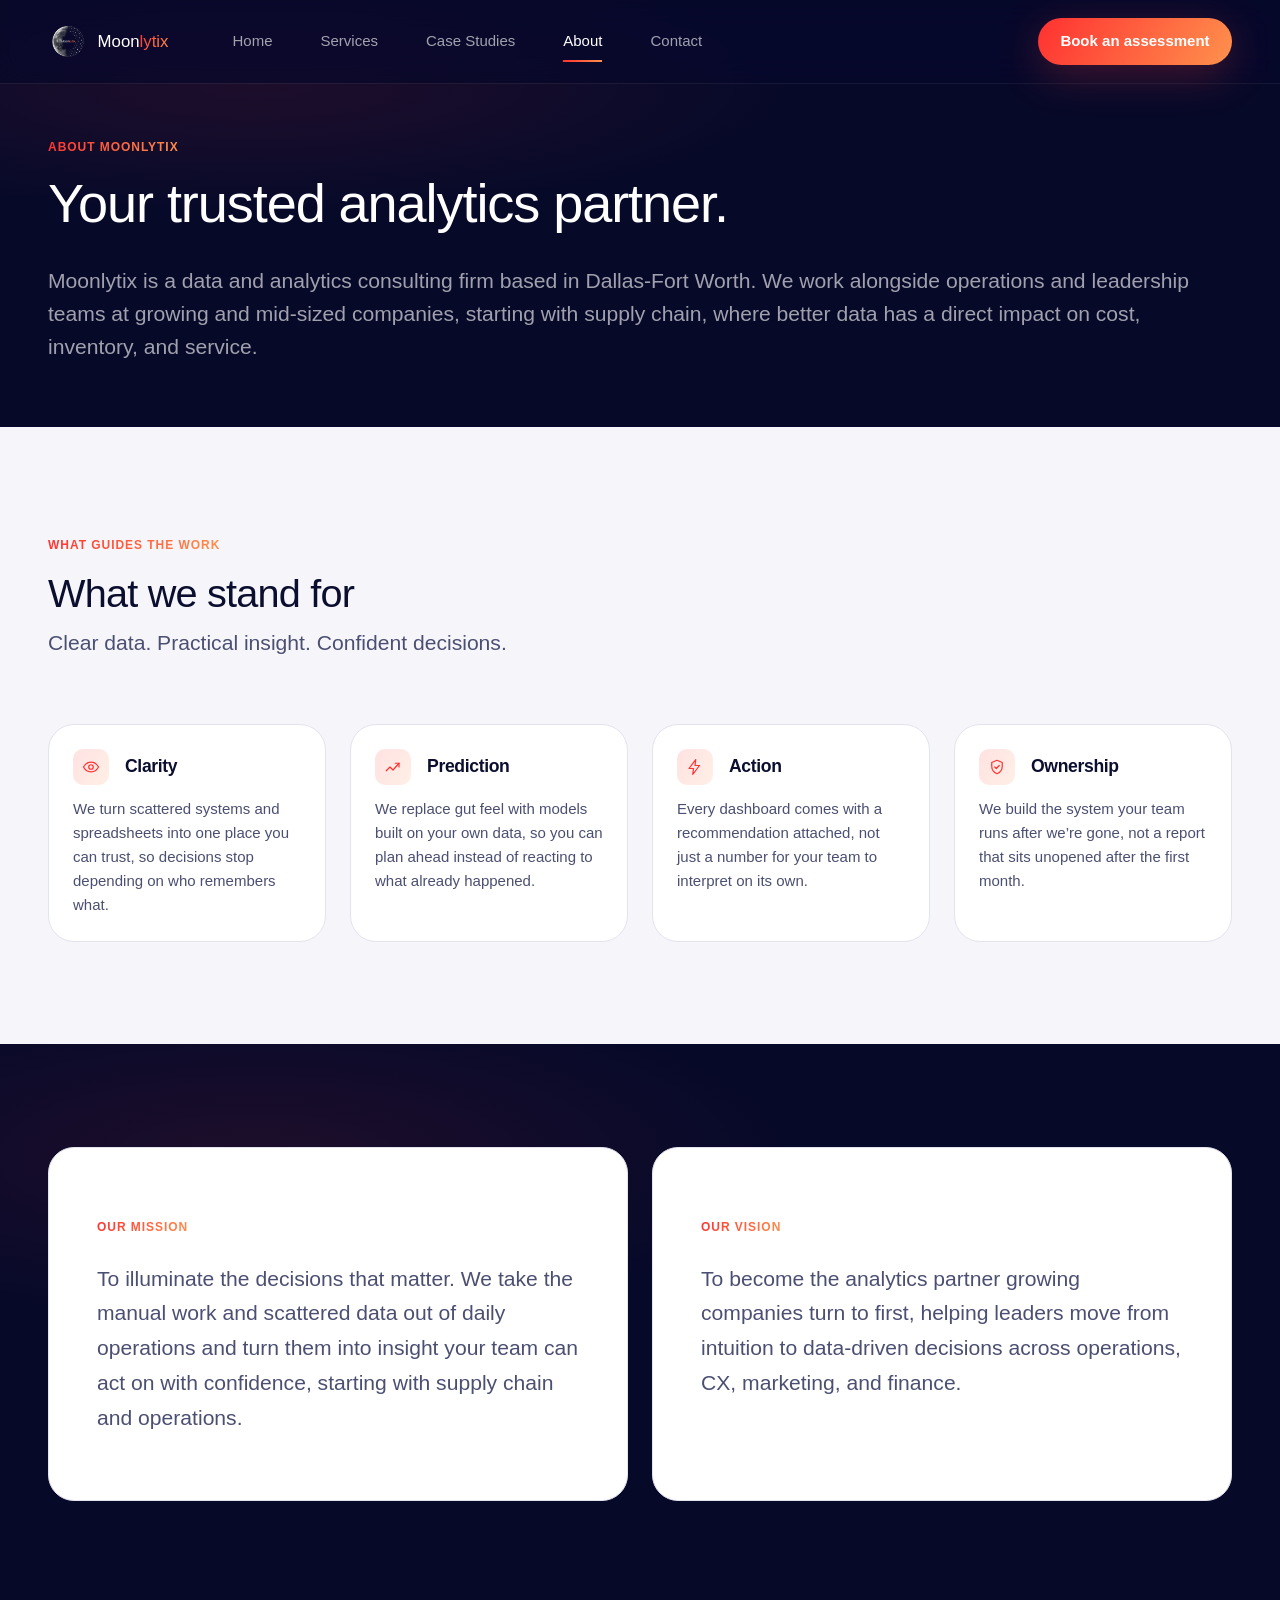
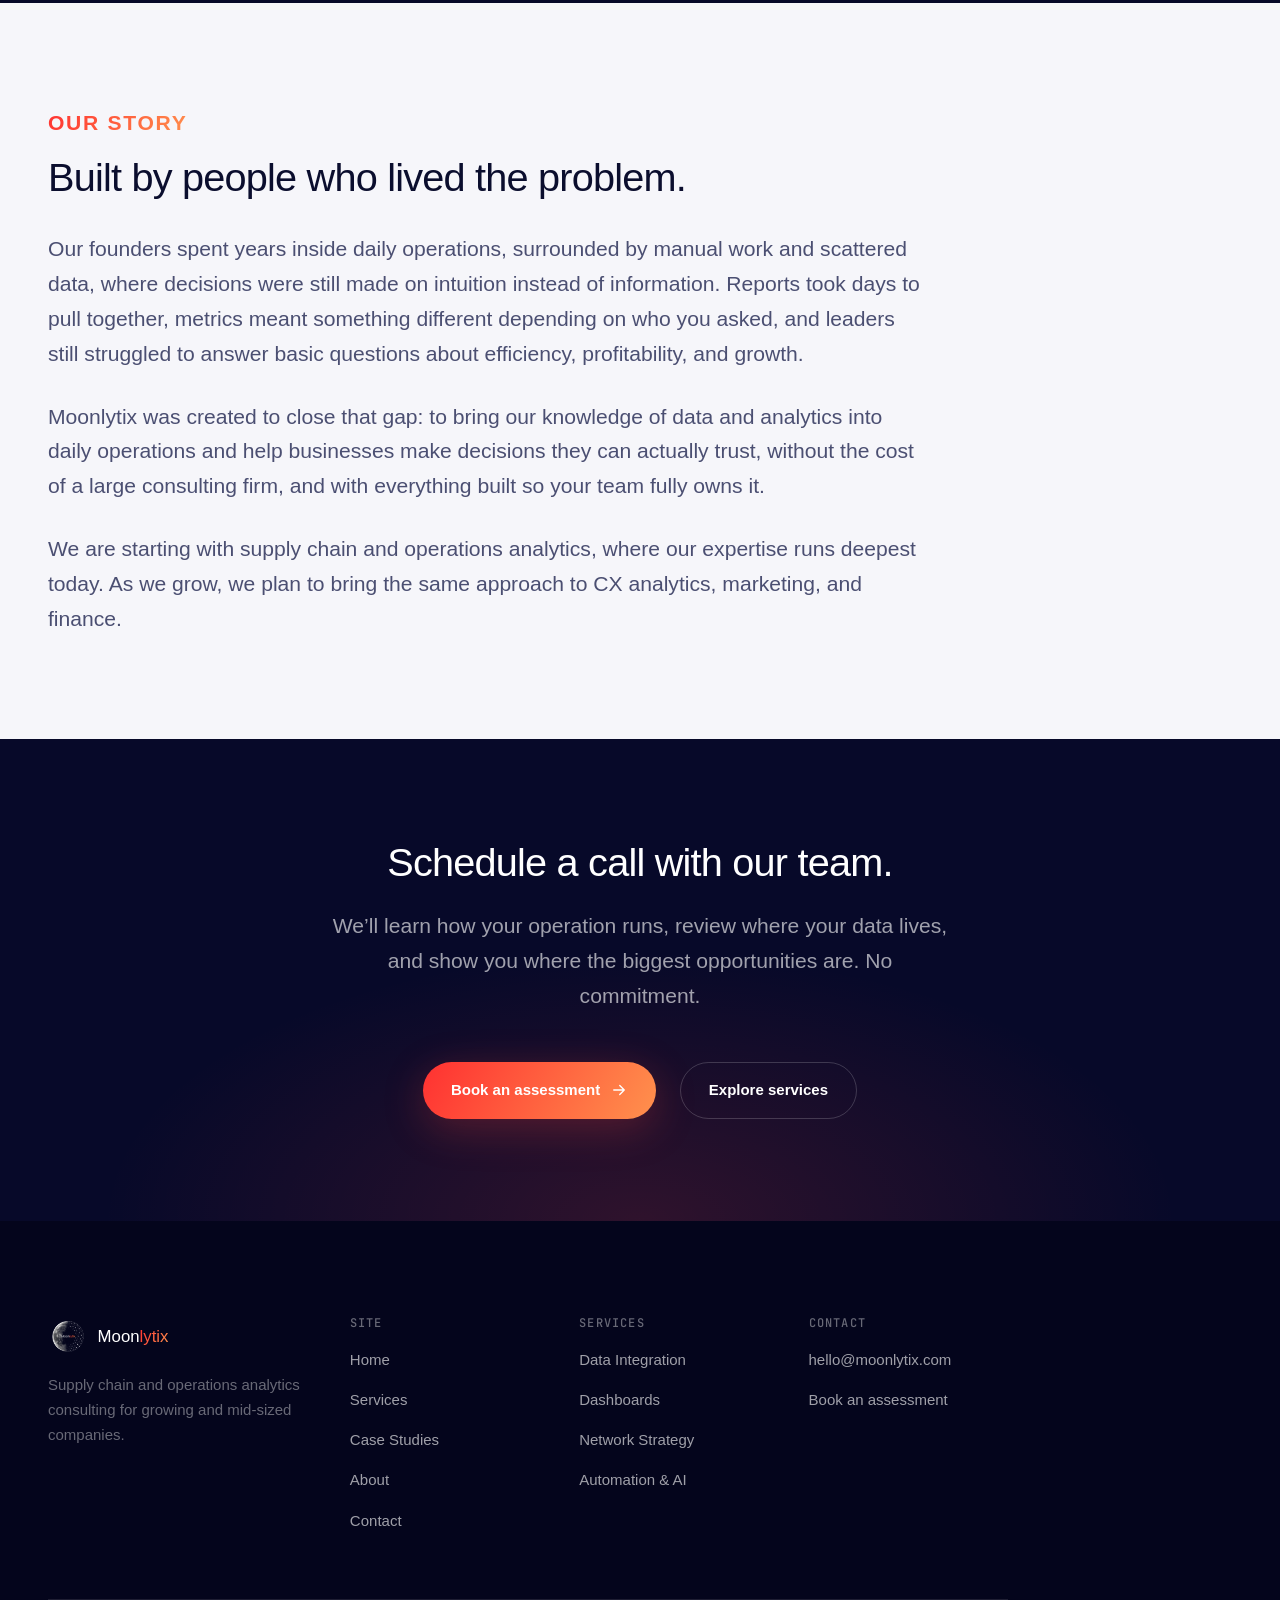
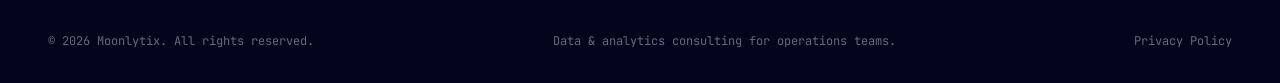
==== commit eed2526b: "Standardize heading sizes site-wide, redesign Case Studies illustration Every h1/h2/h3 that didn't h" ====
--- a/about.html
+++ b/about.html
@@ -23,7 +23,7 @@
 <link rel="preconnect" href="https://fonts.googleapis.com" />
 <link rel="preconnect" href="https://fonts.gstatic.com" crossorigin />
 <link href="https://fonts.googleapis.com/css2?family=Space+Grotesk:wght@500;600;700&family=Inter:wght@400;500;600;700;800&family=JetBrains+Mono:wght@400;500&family=Poppins:wght@400;500;600&display=swap" rel="stylesheet" />
-<link rel="stylesheet" href="assets/css/main.css?v=23" />
+<link rel="stylesheet" href="assets/css/main.css?v=24" />
 <link rel="stylesheet" href="assets/css/about.css?v=11" />
 </head>
 <body>
--- a/assets/css/main.css
+++ b/assets/css/main.css
@@ -170,6 +170,28 @@
   color: var(--ink);
 }
 
+/* Every heading gets a token-driven size by default. Without this,
+   any h1/h2/h3 that a page doesn't explicitly re-size falls back to
+   the browser's plain UA default (e.g. h2 at 1.5em of body text,
+   ~25px) instead of the design's intended scale — which is exactly
+   what was happening to most section titles site-wide. A more
+   specific selector (a hero h1, a card's h3) still wins over these. */
+h1 {
+  font-size: var(--fs-h1);
+}
+
+h2 {
+  font-size: var(--fs-h2);
+}
+
+h3 {
+  font-size: var(--fs-h3);
+}
+
+h4 {
+  font-size: 1.125rem;
+}
+
 :focus-visible {
   outline: 2px solid var(--ember-orange);
   outline-offset: 3px;
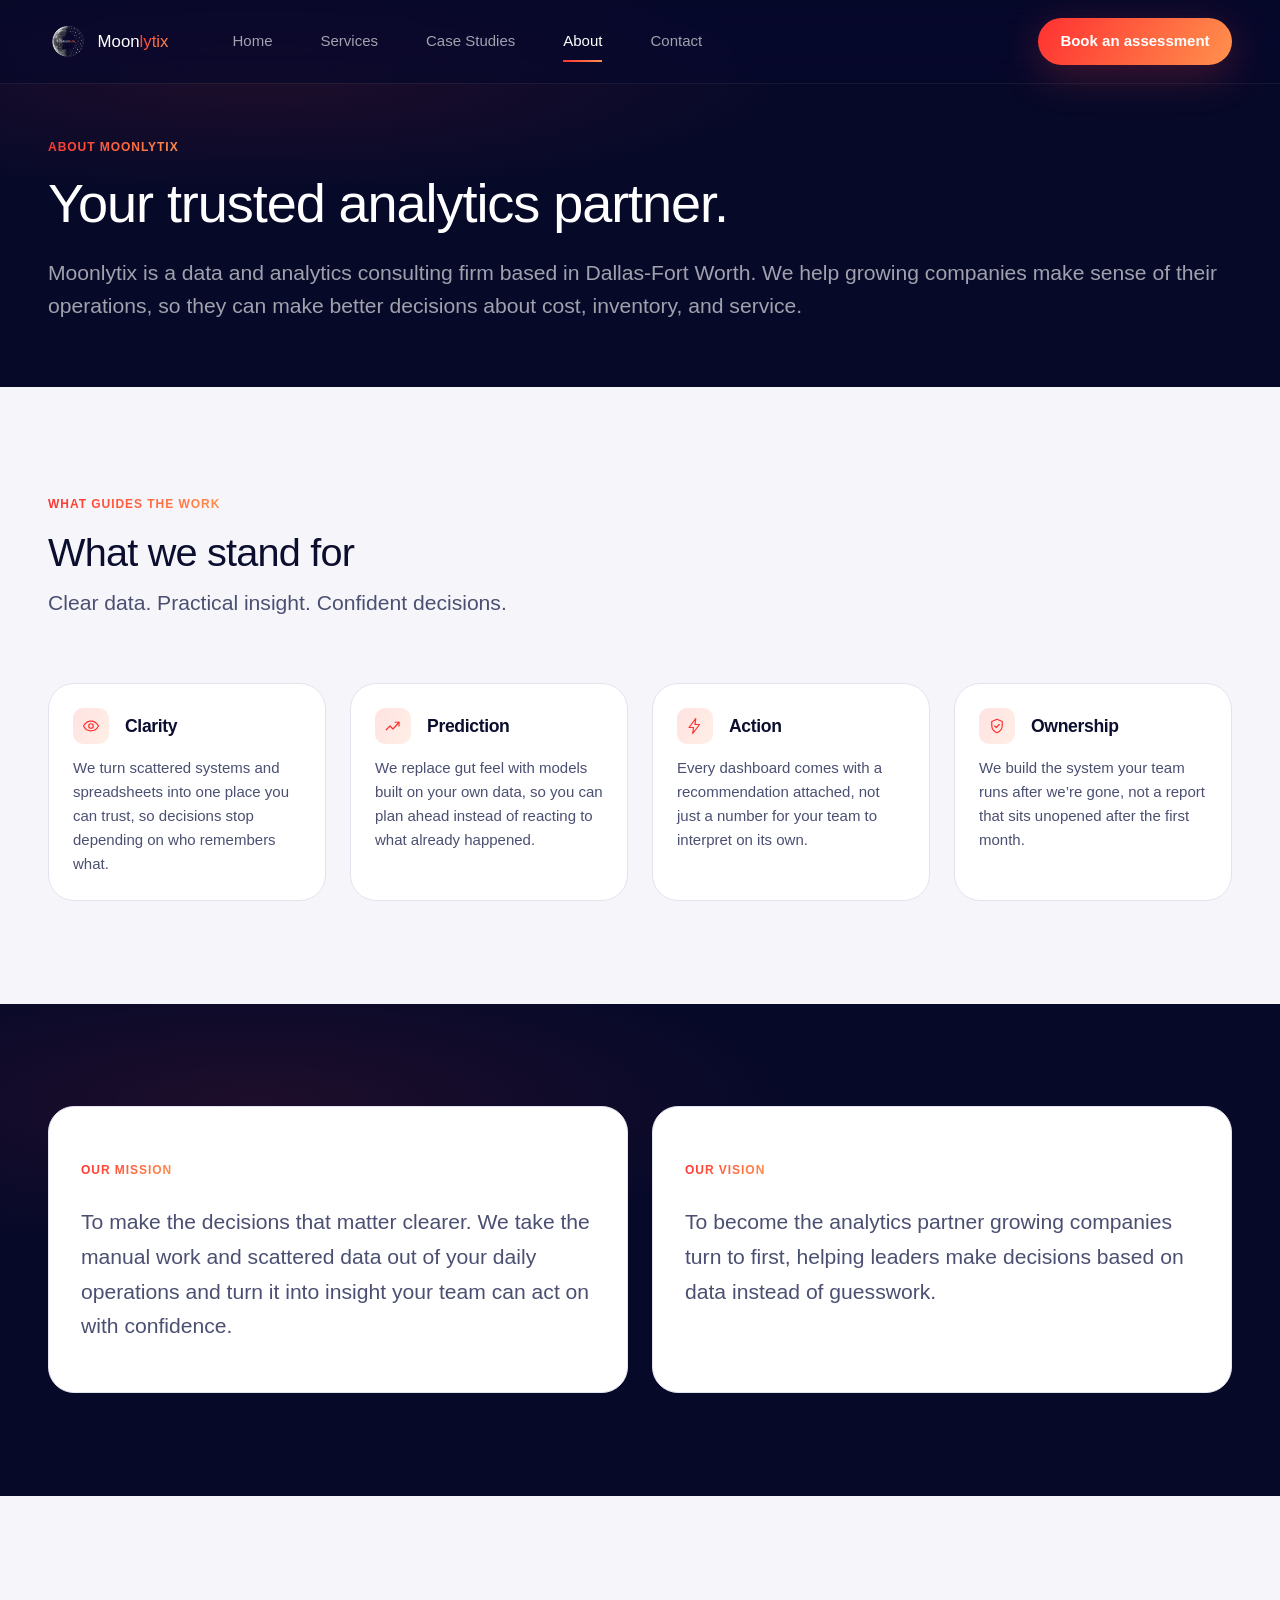
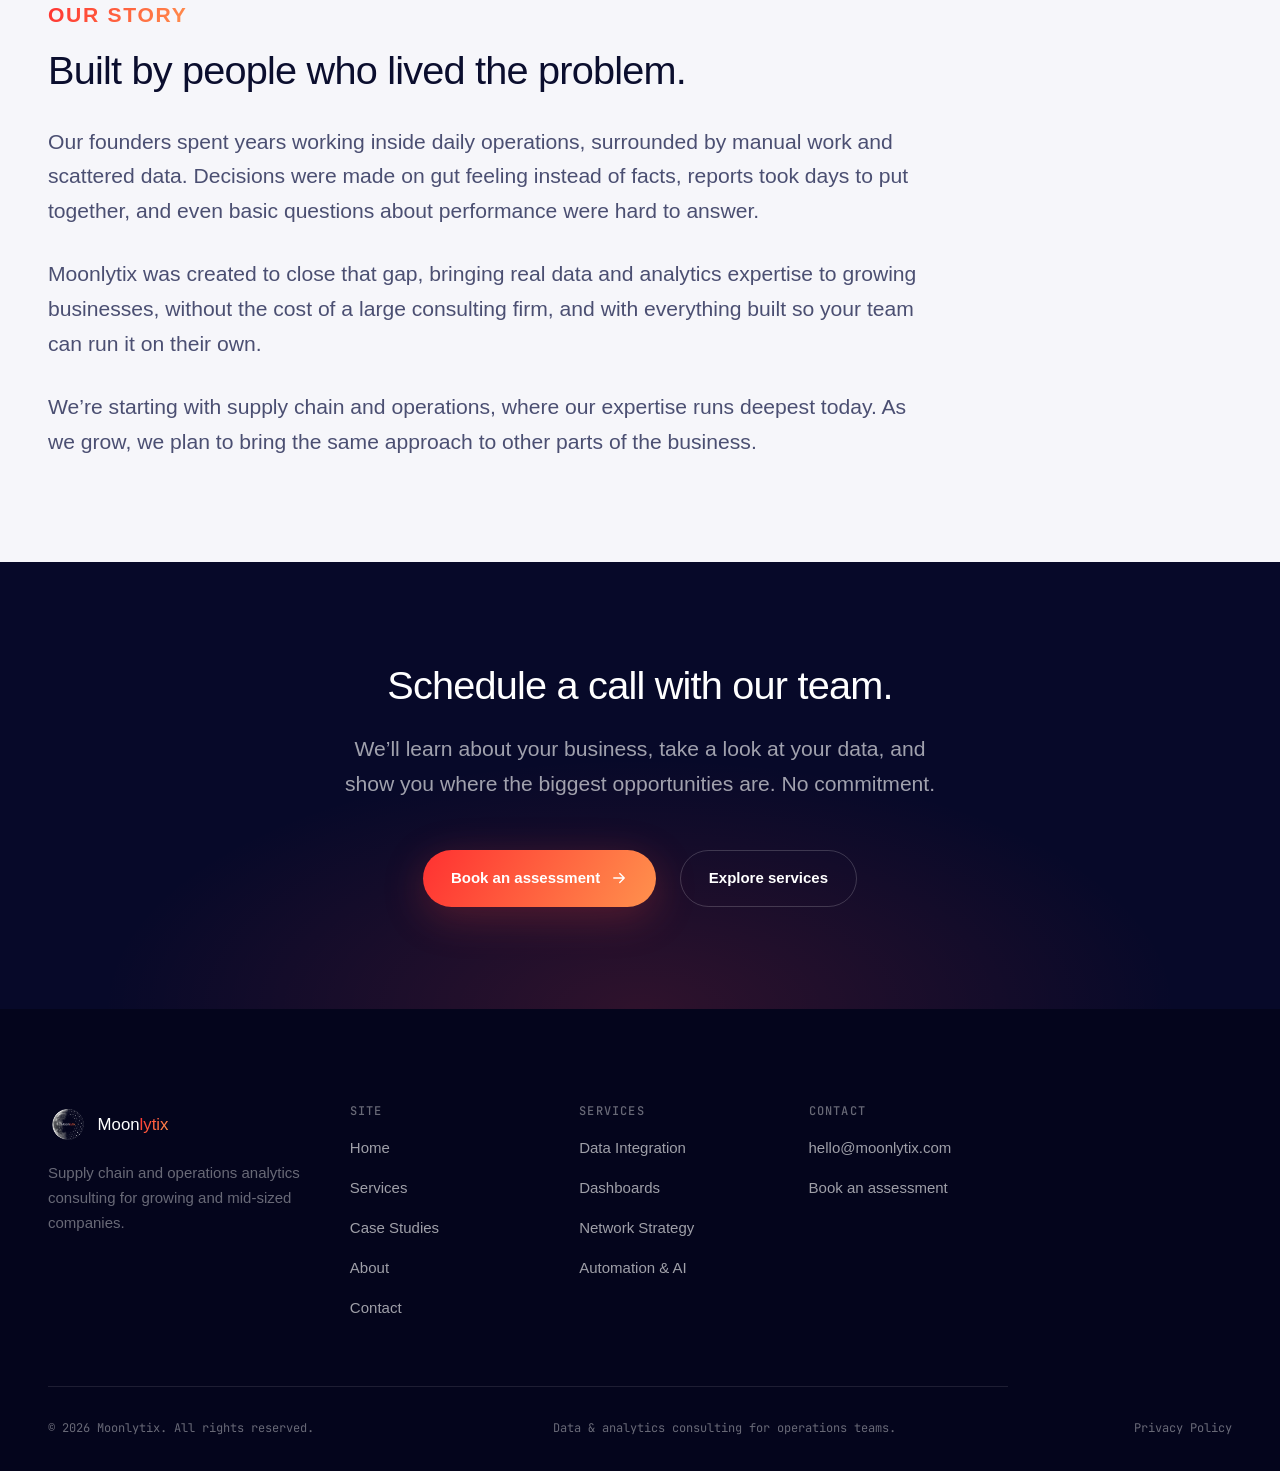
==== commit 6df6ec21: "Tighten excess whitespace and simplify copy for non-technical visitors Found several spots where two" ====
--- a/about.html
+++ b/about.html
@@ -24,7 +24,7 @@
 <link rel="preconnect" href="https://fonts.gstatic.com" crossorigin />
 <link href="https://fonts.googleapis.com/css2?family=Space+Grotesk:wght@500;600;700&family=Inter:wght@400;500;600;700;800&family=JetBrains+Mono:wght@400;500&family=Poppins:wght@400;500;600&display=swap" rel="stylesheet" />
 <link rel="stylesheet" href="assets/css/main.css?v=24" />
-<link rel="stylesheet" href="assets/css/about.css?v=11" />
+<link rel="stylesheet" href="assets/css/about.css?v=12" />
 </head>
 <body>
 <a class="skip-link" href="#main">Skip to content</a>
@@ -59,7 +59,7 @@
     <div class="container">
       <p class="eyebrow">About Moonlytix</p>
       <h1 data-reveal>Your trusted analytics partner.</h1>
-      <p class="lead" data-reveal>Moonlytix is a data and analytics consulting firm based in Dallas-Fort Worth. We work alongside operations and leadership teams at growing and mid-sized companies, starting with supply chain, where better data has a direct impact on cost, inventory, and service.</p>
+      <p class="lead" data-reveal>Moonlytix is a data and analytics consulting firm based in Dallas-Fort Worth. We help growing companies make sense of their operations, so they can make better decisions about cost, inventory, and service.</p>
     </div>
   </section>
 
@@ -117,11 +117,11 @@
       <div class="mv-grid">
         <div class="card mv-card" data-reveal>
           <p class="eyebrow">Our mission</p>
-          <p class="mv-card__body">To illuminate the decisions that matter. We take the manual work and scattered data out of daily operations and turn them into insight your team can act on with confidence, starting with supply chain and operations.</p>
+          <p class="mv-card__body">To make the decisions that matter clearer. We take the manual work and scattered data out of your daily operations and turn it into insight your team can act on with confidence.</p>
         </div>
         <div class="card mv-card" data-reveal>
           <p class="eyebrow">Our vision</p>
-          <p class="mv-card__body">To become the analytics partner growing companies turn to first, helping leaders move from intuition to data-driven decisions across operations, CX, marketing, and finance.</p>
+          <p class="mv-card__body">To become the analytics partner growing companies turn to first, helping leaders make decisions based on data instead of guesswork.</p>
         </div>
       </div>
     </div>
@@ -132,11 +132,11 @@
     <div class="container mission">
       <p class="eyebrow">Our story</p>
       <h2>Built by people who lived the problem.</h2>
-      <p data-reveal>Our founders spent years inside daily operations, surrounded by manual work and scattered data, where decisions were still made on intuition instead of information. Reports took days to pull together, metrics meant something different depending on who you asked, and leaders still struggled to answer basic questions about efficiency, profitability, and growth.</p>
+      <p data-reveal>Our founders spent years working inside daily operations, surrounded by manual work and scattered data. Decisions were made on gut feeling instead of facts, reports took days to put together, and even basic questions about performance were hard to answer.</p>
       <br />
-      <p data-reveal>Moonlytix was created to close that gap: to bring our knowledge of data and analytics into daily operations and help businesses make decisions they can actually trust, without the cost of a large consulting firm, and with everything built so your team fully owns it.</p>
+      <p data-reveal>Moonlytix was created to close that gap, bringing real data and analytics expertise to growing businesses, without the cost of a large consulting firm, and with everything built so your team can run it on their own.</p>
       <br />
-      <p data-reveal>We are starting with supply chain and operations analytics, where our expertise runs deepest today. As we grow, we plan to bring the same approach to CX analytics, marketing, and finance.</p>
+      <p data-reveal>We&rsquo;re starting with supply chain and operations, where our expertise runs deepest today. As we grow, we plan to bring the same approach to other parts of the business.</p>
     </div>
   </section>
 
@@ -144,7 +144,7 @@
   <section class="section cta-band">
     <div class="container text-center">
       <h2>Schedule a call with our team.</h2>
-      <p>We&rsquo;ll learn how your operation runs, review where your data lives, and show you where the biggest opportunities are. No commitment.</p>
+      <p>We&rsquo;ll learn about your business, take a look at your data, and show you where the biggest opportunities are. No commitment.</p>
       <div class="btn-group">
         <a href="contact.html" class="btn btn-primary">
           Book an assessment
--- a/assets/css/about.css
+++ b/assets/css/about.css
@@ -17,7 +17,7 @@
 .about-hero h1 {
   color: var(--white);
   max-width: 34ch;
-  margin-bottom: var(--sp-5);
+  margin-bottom: var(--sp-4);
 }
 
 .about-hero .lead {
@@ -33,7 +33,7 @@
 }
 
 .mv-card {
-  padding: var(--sp-7) var(--sp-6);
+  padding: var(--sp-6) var(--sp-5);
 }
 
 .mv-card .eyebrow {
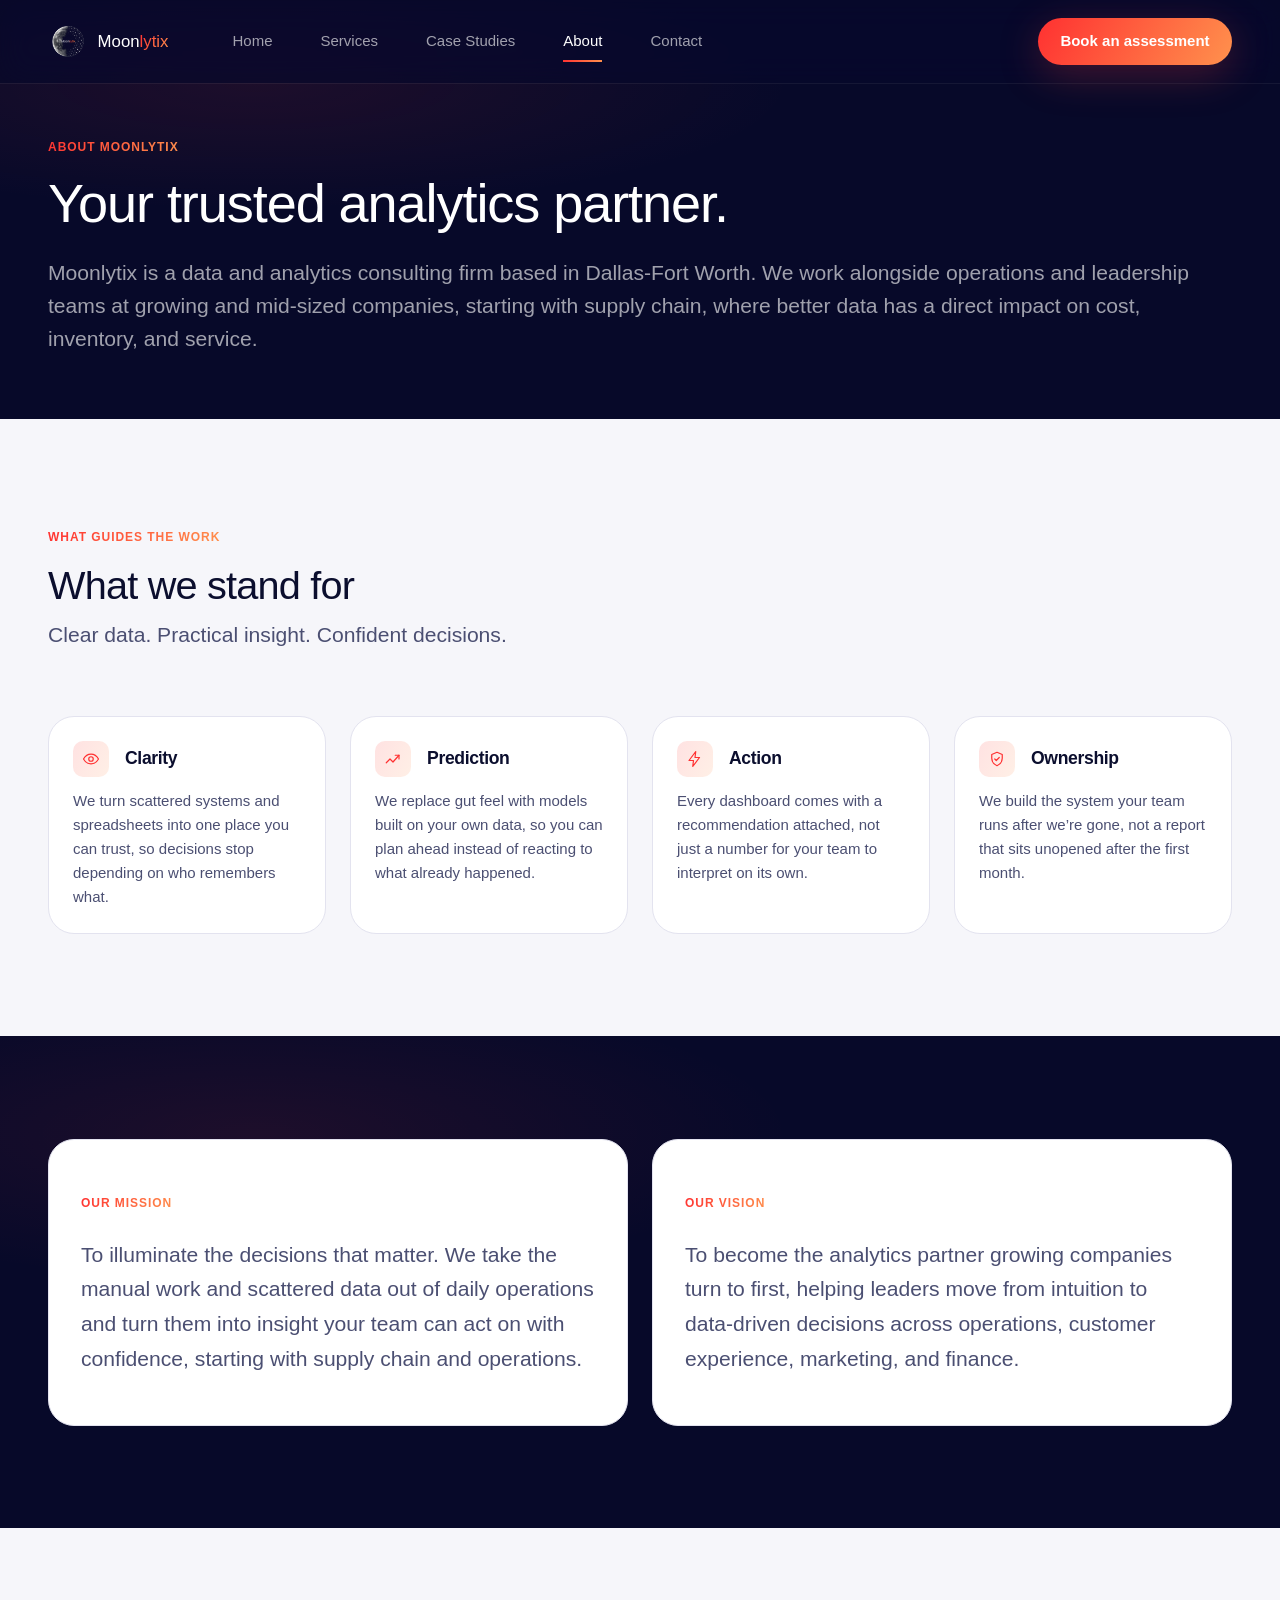
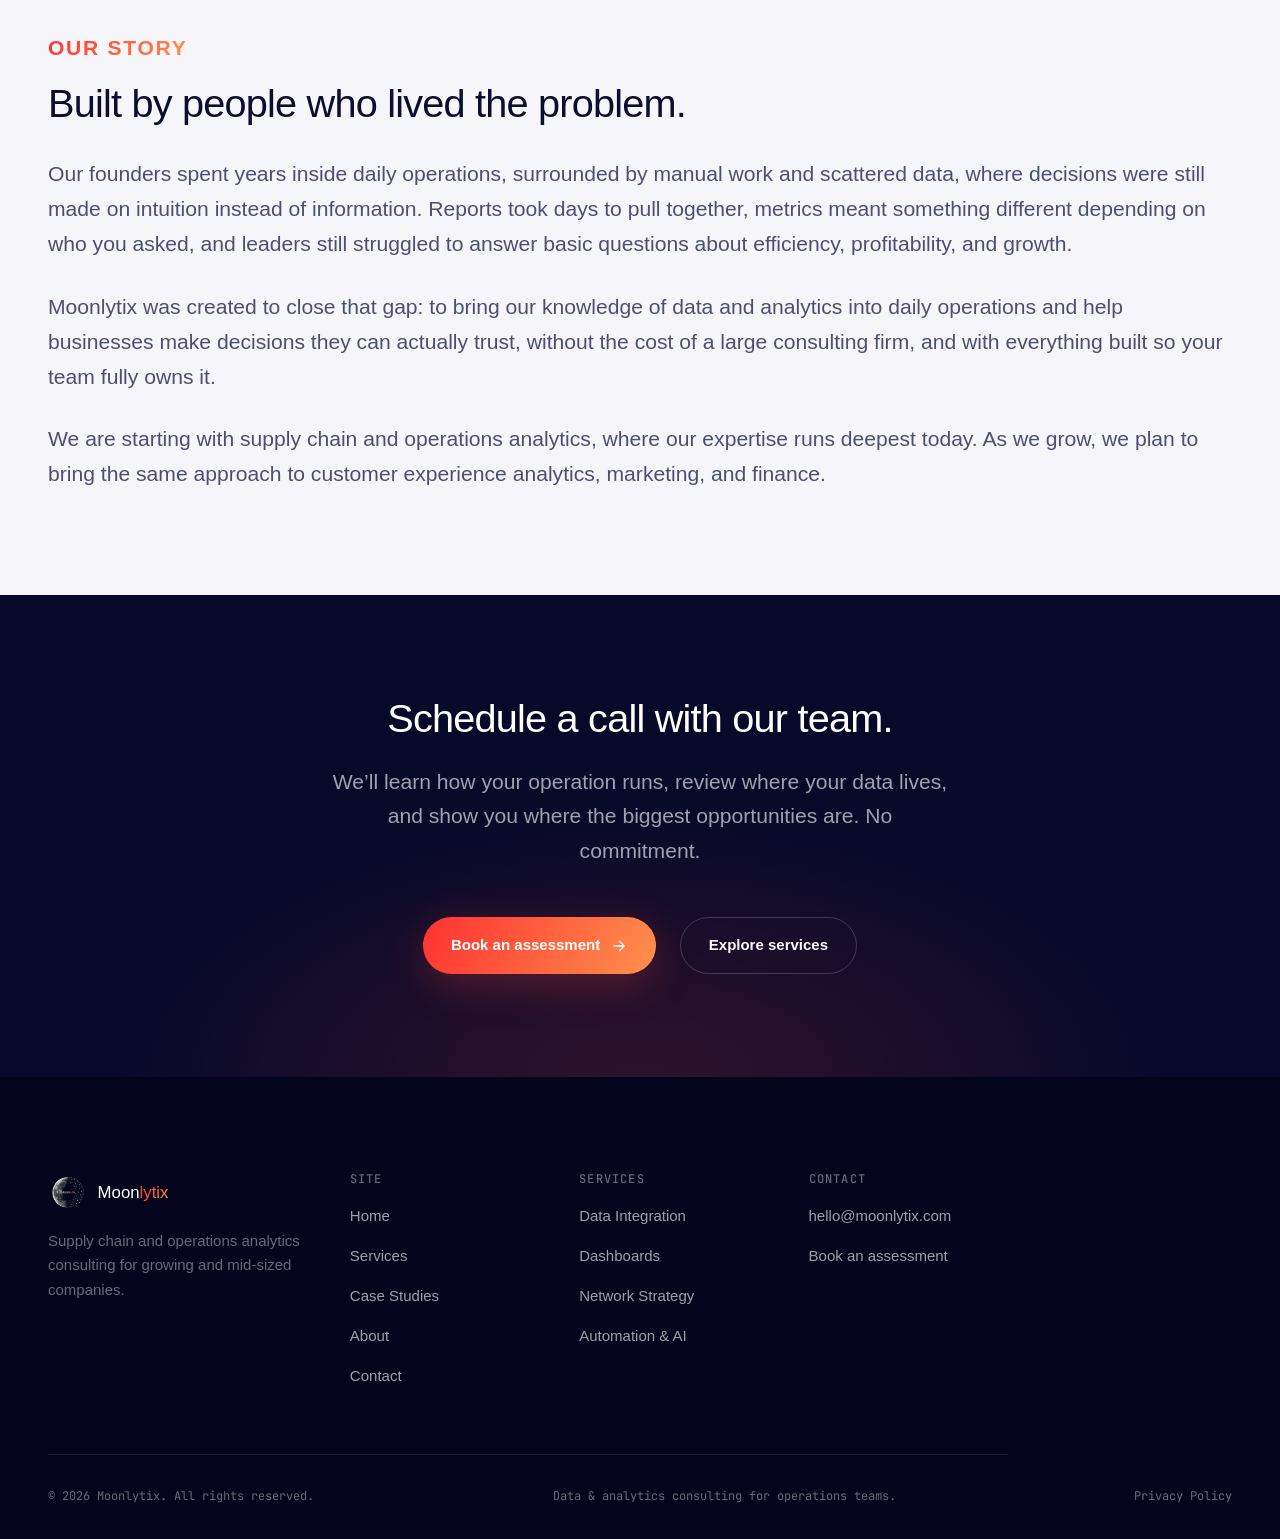
==== commit 7407d221: "Rebalance copy for both technical and non-technical readers, fix About story paragraph width The pre" ====
--- a/about.html
+++ b/about.html
@@ -24,7 +24,7 @@
 <link rel="preconnect" href="https://fonts.gstatic.com" crossorigin />
 <link href="https://fonts.googleapis.com/css2?family=Space+Grotesk:wght@500;600;700&family=Inter:wght@400;500;600;700;800&family=JetBrains+Mono:wght@400;500&family=Poppins:wght@400;500;600&display=swap" rel="stylesheet" />
 <link rel="stylesheet" href="assets/css/main.css?v=24" />
-<link rel="stylesheet" href="assets/css/about.css?v=12" />
+<link rel="stylesheet" href="assets/css/about.css?v=13" />
 </head>
 <body>
 <a class="skip-link" href="#main">Skip to content</a>
@@ -59,7 +59,7 @@
     <div class="container">
       <p class="eyebrow">About Moonlytix</p>
       <h1 data-reveal>Your trusted analytics partner.</h1>
-      <p class="lead" data-reveal>Moonlytix is a data and analytics consulting firm based in Dallas-Fort Worth. We help growing companies make sense of their operations, so they can make better decisions about cost, inventory, and service.</p>
+      <p class="lead" data-reveal>Moonlytix is a data and analytics consulting firm based in Dallas-Fort Worth. We work alongside operations and leadership teams at growing and mid-sized companies, starting with supply chain, where better data has a direct impact on cost, inventory, and service.</p>
     </div>
   </section>
 
@@ -117,11 +117,11 @@
       <div class="mv-grid">
         <div class="card mv-card" data-reveal>
           <p class="eyebrow">Our mission</p>
-          <p class="mv-card__body">To make the decisions that matter clearer. We take the manual work and scattered data out of your daily operations and turn it into insight your team can act on with confidence.</p>
+          <p class="mv-card__body">To illuminate the decisions that matter. We take the manual work and scattered data out of daily operations and turn them into insight your team can act on with confidence, starting with supply chain and operations.</p>
         </div>
         <div class="card mv-card" data-reveal>
           <p class="eyebrow">Our vision</p>
-          <p class="mv-card__body">To become the analytics partner growing companies turn to first, helping leaders make decisions based on data instead of guesswork.</p>
+          <p class="mv-card__body">To become the analytics partner growing companies turn to first, helping leaders move from intuition to data-driven decisions across operations, customer experience, marketing, and finance.</p>
         </div>
       </div>
     </div>
@@ -132,11 +132,11 @@
     <div class="container mission">
       <p class="eyebrow">Our story</p>
       <h2>Built by people who lived the problem.</h2>
-      <p data-reveal>Our founders spent years working inside daily operations, surrounded by manual work and scattered data. Decisions were made on gut feeling instead of facts, reports took days to put together, and even basic questions about performance were hard to answer.</p>
+      <p data-reveal>Our founders spent years inside daily operations, surrounded by manual work and scattered data, where decisions were still made on intuition instead of information. Reports took days to pull together, metrics meant something different depending on who you asked, and leaders still struggled to answer basic questions about efficiency, profitability, and growth.</p>
       <br />
-      <p data-reveal>Moonlytix was created to close that gap, bringing real data and analytics expertise to growing businesses, without the cost of a large consulting firm, and with everything built so your team can run it on their own.</p>
+      <p data-reveal>Moonlytix was created to close that gap: to bring our knowledge of data and analytics into daily operations and help businesses make decisions they can actually trust, without the cost of a large consulting firm, and with everything built so your team fully owns it.</p>
       <br />
-      <p data-reveal>We&rsquo;re starting with supply chain and operations, where our expertise runs deepest today. As we grow, we plan to bring the same approach to other parts of the business.</p>
+      <p data-reveal>We are starting with supply chain and operations analytics, where our expertise runs deepest today. As we grow, we plan to bring the same approach to customer experience analytics, marketing, and finance.</p>
     </div>
   </section>
 
@@ -144,7 +144,7 @@
   <section class="section cta-band">
     <div class="container text-center">
       <h2>Schedule a call with our team.</h2>
-      <p>We&rsquo;ll learn about your business, take a look at your data, and show you where the biggest opportunities are. No commitment.</p>
+      <p>We&rsquo;ll learn how your operation runs, review where your data lives, and show you where the biggest opportunities are. No commitment.</p>
       <div class="btn-group">
         <a href="contact.html" class="btn btn-primary">
           Book an assessment
--- a/assets/css/about.css
+++ b/assets/css/about.css
@@ -119,7 +119,7 @@
 }
 
 .mission p {
-  max-width: 75ch;
+  max-width: none;
   color: var(--ink-soft);
   font-size: var(--fs-lead);
   line-height: 1.65;
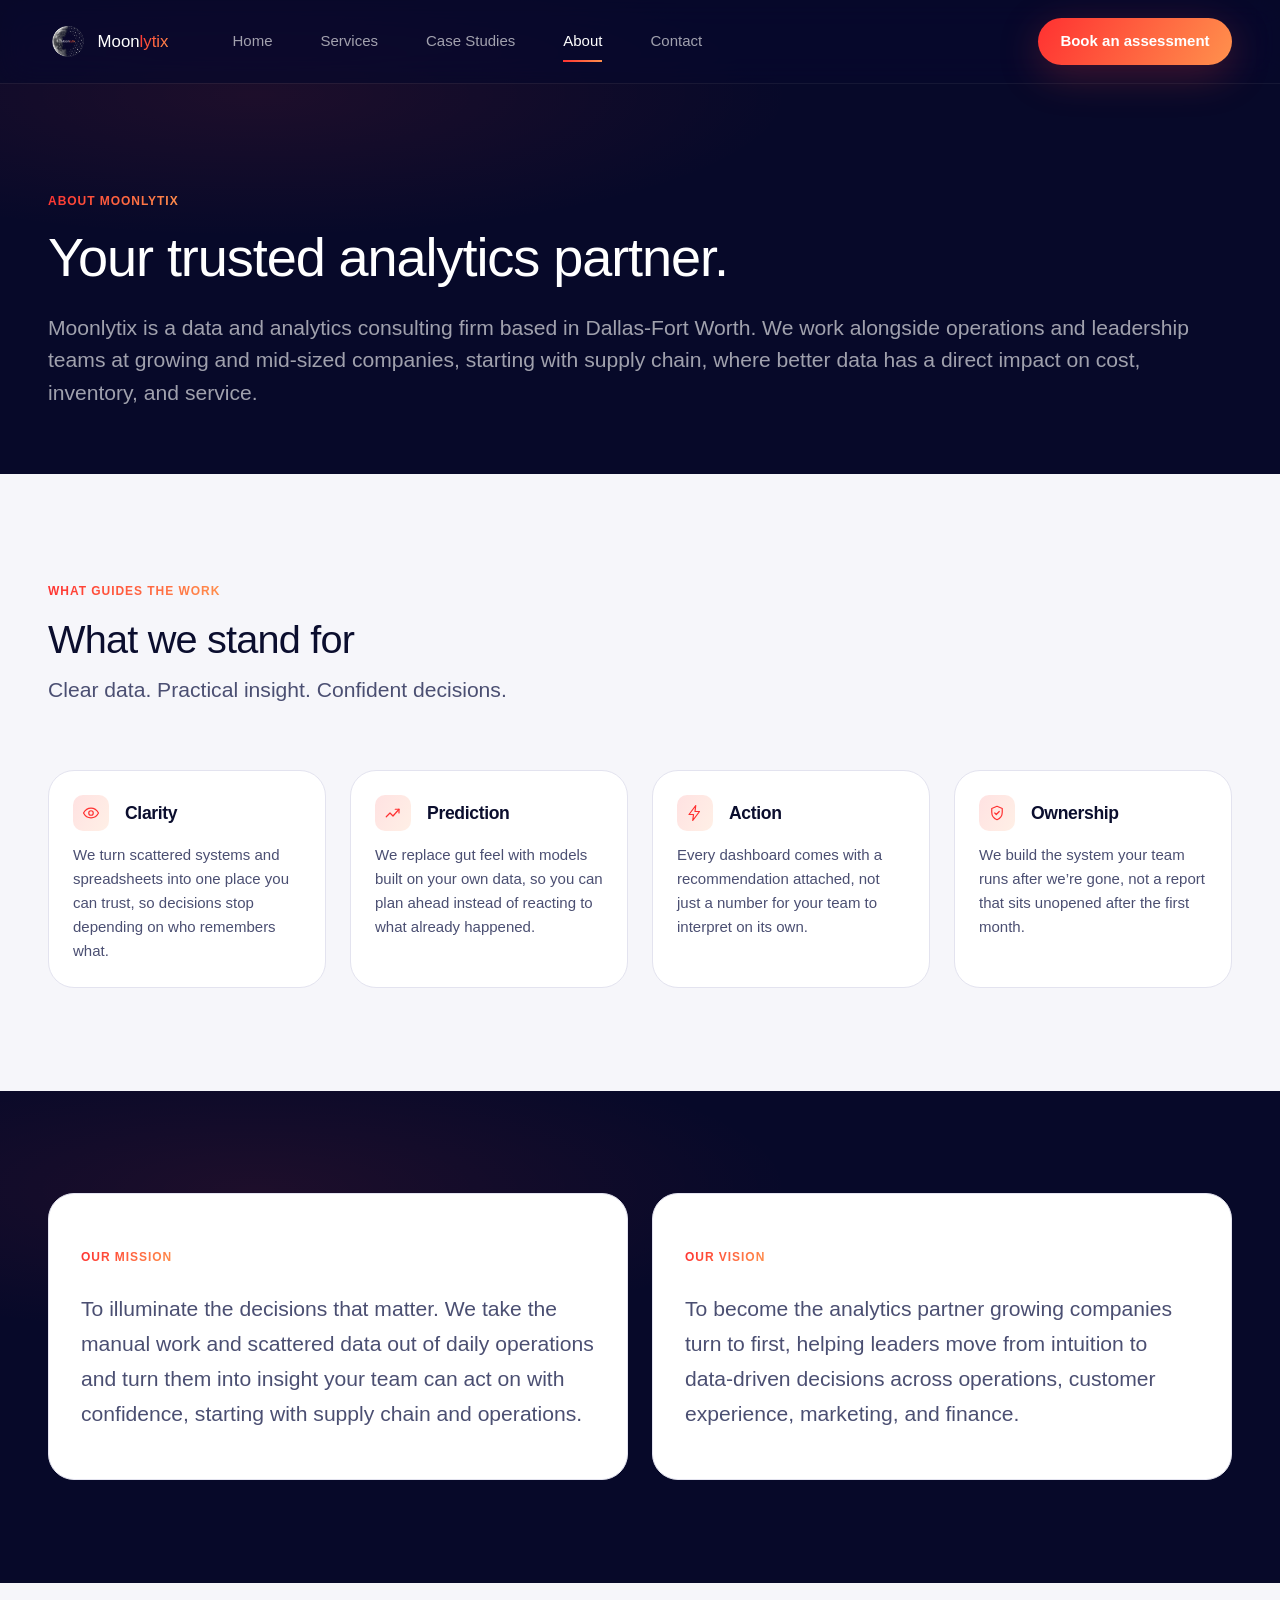
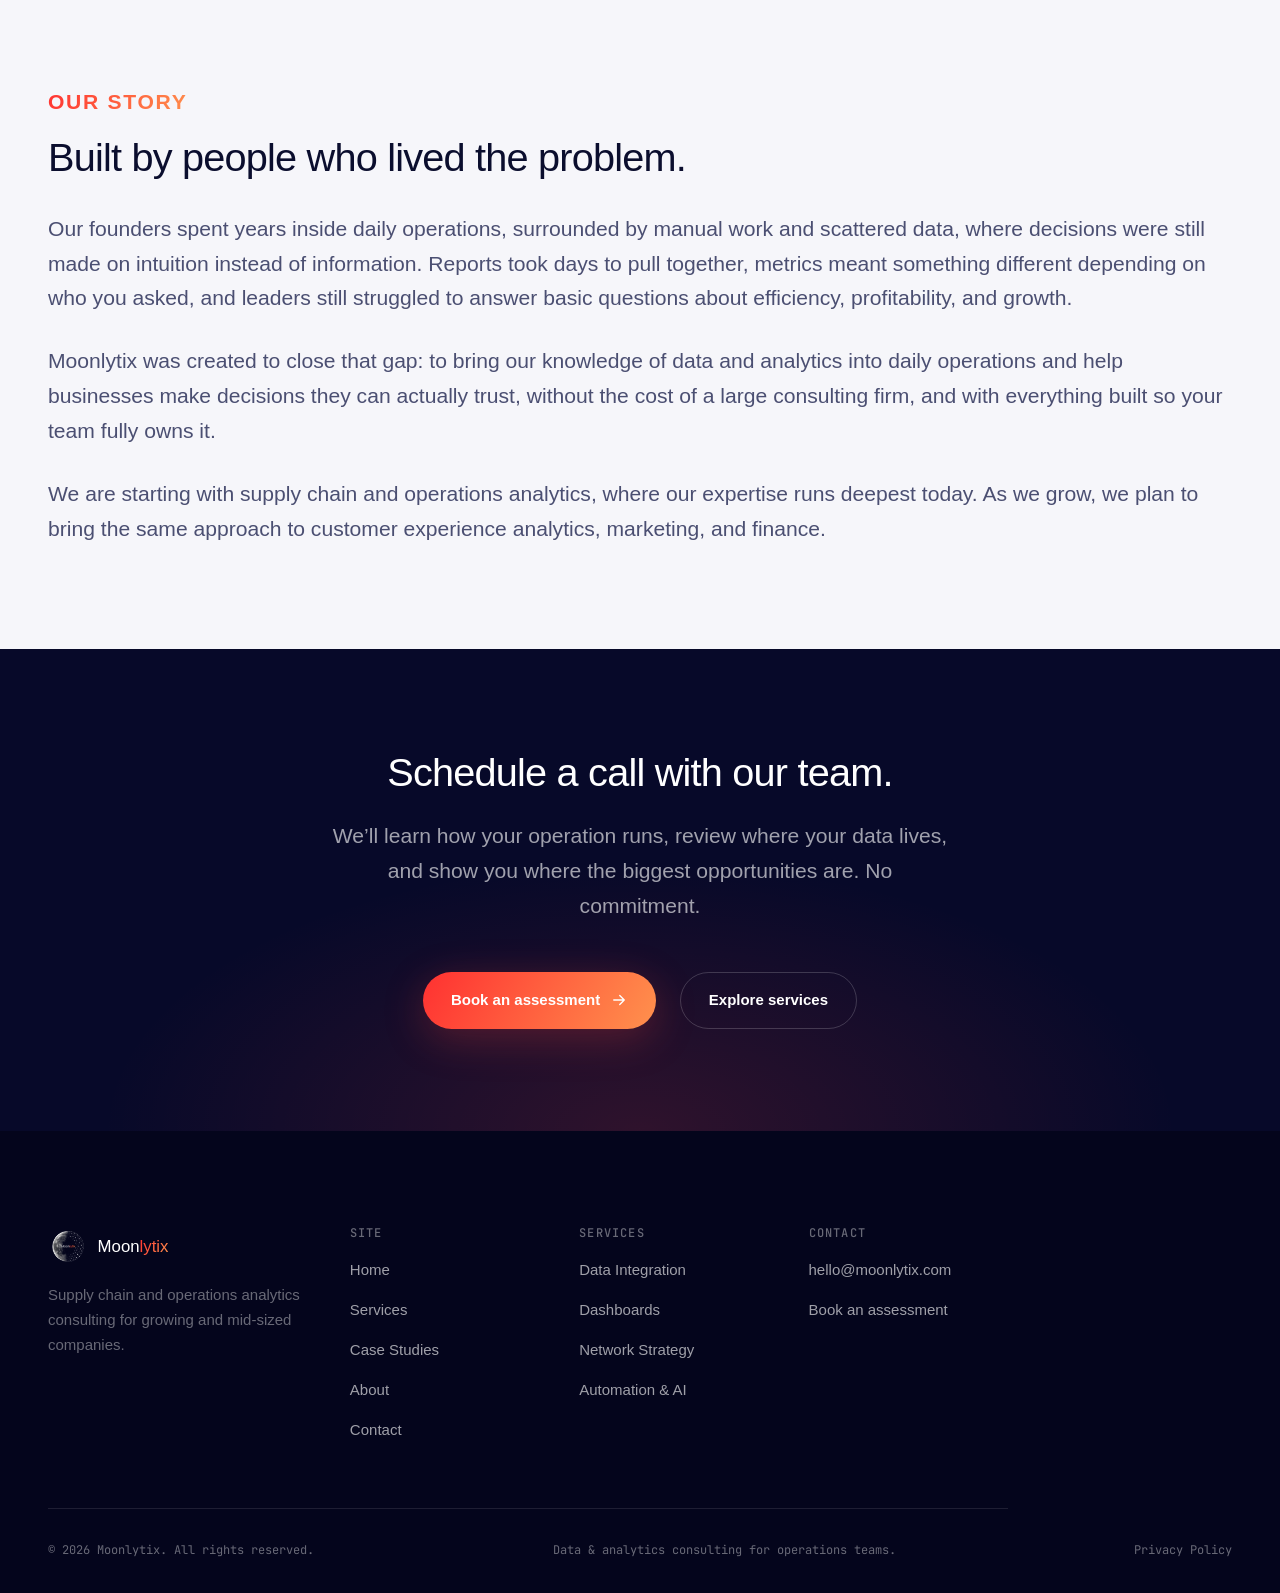
==== commit dcce2156: "Unify vertical rhythm site-wide and make Home service links jump straight to that service Every hero" ====
--- a/about.html
+++ b/about.html
@@ -24,7 +24,7 @@
 <link rel="preconnect" href="https://fonts.gstatic.com" crossorigin />
 <link href="https://fonts.googleapis.com/css2?family=Space+Grotesk:wght@500;600;700&family=Inter:wght@400;500;600;700;800&family=JetBrains+Mono:wght@400;500&family=Poppins:wght@400;500;600&display=swap" rel="stylesheet" />
 <link rel="stylesheet" href="assets/css/main.css?v=24" />
-<link rel="stylesheet" href="assets/css/about.css?v=13" />
+<link rel="stylesheet" href="assets/css/about.css?v=14" />
 </head>
 <body>
 <a class="skip-link" href="#main">Skip to content</a>
--- a/assets/css/about.css
+++ b/assets/css/about.css
@@ -5,7 +5,7 @@
 .about-hero {
   position: relative;
   overflow: hidden;
-  padding-top: calc(var(--nav-h) + var(--sp-6));
+  padding-top: calc(var(--nav-h) + var(--section-pad));
   padding-bottom: var(--sp-7);
 }
 
